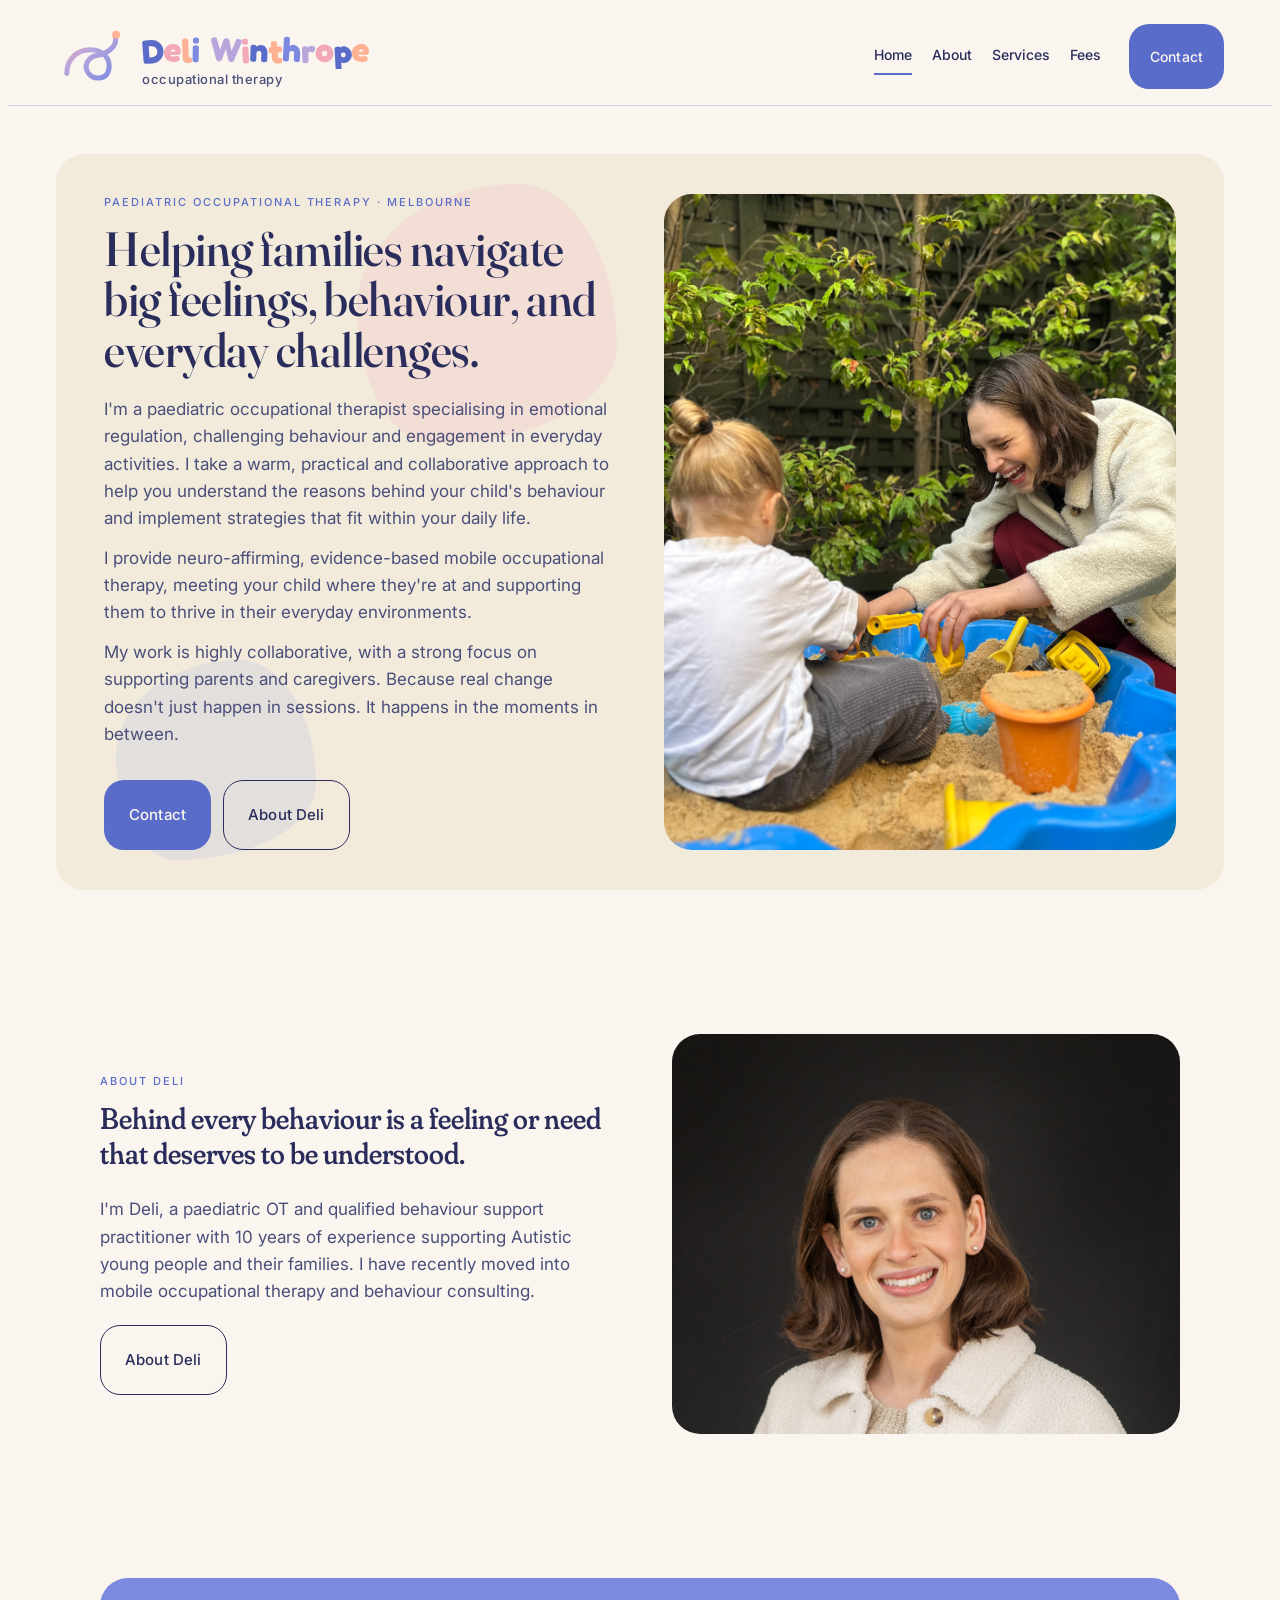
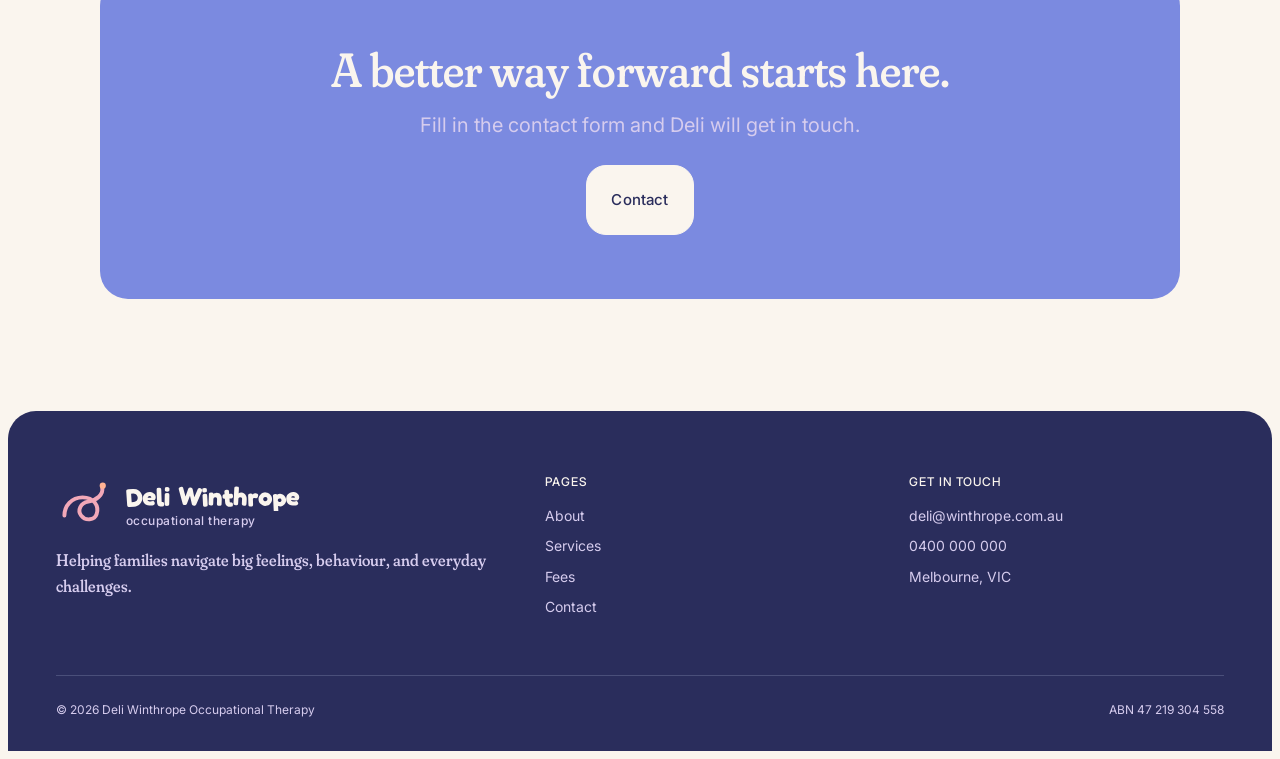
==== index.html @ 9be44e0a "Add PNG favicon fallback for Safari compatibility" ====
<!DOCTYPE html>
<html lang="en-AU">
<head>
  <meta charset="UTF-8">
  <meta name="viewport" content="width=device-width, initial-scale=1.0">
  <title>Paediatric occupational therapy in Melbourne · Deli Winthrope Occupational Therapy</title>
  <meta name="description" content="Paediatric occupational therapy and behaviour support in Melbourne. Helping families navigate big feelings, behaviour, and everyday challenges with a warm, practical, collaborative approach.">
  <meta property="og:title" content="Paediatric occupational therapy in Melbourne · Deli Winthrope Occupational Therapy">
  <meta property="og:description" content="Paediatric occupational therapy and behaviour support in Melbourne. Helping families navigate big feelings, behaviour, and everyday challenges.">
  <meta property="og:image" content="/assets/og/home.png">
  <meta property="og:type" content="website">
  <meta property="og:locale" content="en_AU">
  <link rel="icon" href="assets/logos/mark-on-periwinkle.svg" type="image/svg+xml">
  <link rel="icon" href="assets/logos/favicon.png" type="image/png">
  <link rel="preconnect" href="https://fonts.googleapis.com">
  <link rel="preconnect" href="https://fonts.gstatic.com" crossorigin>
  <link href="https://fonts.googleapis.com/css2?family=Fraunces:ital,opsz,wght@0,9..144,400..700;1,9..144,400..600&family=Inter:wght@400;500;600&display=swap" rel="stylesheet">
  <link rel="stylesheet" href="css/tokens.css">
  <link rel="stylesheet" href="css/styles.css">
  <script type="application/ld+json">
  {
    "@context": "https://schema.org",
    "@type": "MedicalBusiness",
    "name": "Deli Winthrope Occupational Therapy",
    "description": "Paediatric occupational therapy and behaviour support in Melbourne, Australia",
    "url": "https://deliwinthrope.com.au",
    "telephone": "0400000000",
    "email": "deli@winthrope.com.au",
    "address": {
      "@type": "PostalAddress",
      "addressLocality": "Melbourne",
      "addressRegion": "VIC",
      "addressCountry": "AU"
    },
    "areaServed": [
      "Melbourne", "Fitzroy", "Collingwood", "Northcote", "Preston",
      "Brunswick", "Carlton", "Richmond", "Hawthorn", "Kew"
    ],
    "openingHours": "Mo-Fr 08:00-18:00",
    "identifier": [
      { "@type": "PropertyValue", "name": "ABN", "value": "47 219 304 558" },
      { "@type": "PropertyValue", "name": "AHPRA", "value": "OCC0001234567" },
      { "@type": "PropertyValue", "name": "NDIS Provider", "value": "4-7K9P-Q2X" }
    ]
  }
  </script>
</head>
<body>

<a class="skip-link" href="#main">Skip to content</a>

<header class="site-header" role="banner">
  <div class="site-header-inner">
    <a href="index.html" class="logo" aria-label="Deli Winthrope Occupational Therapy — home">
      <img src="assets/logos/mark-color.svg" alt="" class="logo__mark">
      <span class="logo__text">
        <img src="assets/logos/wordmark-color.svg" alt="Deli Winthrope" class="logo__wordmark">
        <span class="logo__credential">occupational therapy</span>
      </span>
    </a>
    <nav class="site-nav" id="site-nav" role="navigation" aria-label="Main navigation">
      <a href="index.html" aria-current="page">Home</a>
      <a href="about.html">About</a>
      <a href="services.html">Services</a>
      <a href="fees.html">Fees</a>
      <a href="contact.html" class="btn btn-primary nav-cta">Contact</a>
    </nav>
    <button class="hamburger" id="hamburger" aria-controls="site-nav" aria-expanded="false" aria-label="Open navigation menu">
      <svg width="24" height="24" viewBox="0 0 24 24" fill="none" stroke="currentColor" stroke-width="1.5" stroke-linecap="round">
        <line x1="4" y1="7" x2="20" y2="7"/><line x1="4" y1="12" x2="20" y2="12"/><line x1="4" y1="17" x2="20" y2="17"/>
      </svg>
    </button>
  </div>
</header>

<main id="main">

  <!-- Hero -->
  <section class="container-wide" style="margin-top: var(--page-padding-desktop); margin-bottom: var(--page-padding-desktop);">
    <div class="hero">
      <span class="blob blob-rose" style="width:260px;height:260px;top:30px;right:52%;"></span>
      <span class="blob blob-peri" style="width:200px;height:200px;bottom:30px;left:60px;"></span>
      <div>
        <span class="eyebrow">Paediatric occupational therapy · Melbourne</span>
        <h1 style="font-style:normal;font-variation-settings:'opsz' 100,'wght' 500;">Helping families navigate big feelings, behaviour, and everyday challenges.</h1>
        <p style="font-size:var(--text-body-l);color:var(--text-muted);line-height:var(--leading-body);margin-bottom:0.75em;">I'm a paediatric occupational therapist specialising in emotional regulation, challenging behaviour and engagement in everyday activities. I take a warm, practical and collaborative approach to help you understand the reasons behind your child's behaviour and implement strategies that fit within your daily life.</p>
        <p style="font-size:var(--text-body-l);color:var(--text-muted);line-height:var(--leading-body);margin-bottom:0.75em;">I provide neuro-affirming, evidence-based mobile occupational therapy, meeting your child where they're at and supporting them to thrive in their everyday environments.</p>
        <p style="font-size:var(--text-body-l);color:var(--text-muted);line-height:var(--leading-body);margin-bottom:var(--space-8);">My work is highly collaborative, with a strong focus on supporting parents and caregivers. Because real change doesn't just happen in sessions. It happens in the moments in between.</p>
        <div class="ctas">
          <a href="contact.html" class="btn btn-primary">Contact</a>
          <a href="about.html" class="btn btn-secondary">About Deli</a>
        </div>
      </div>
      <div class="mark-wrap">
        <div class="photo-wrap hero-photo">
          <img src="assets/images/play.jpeg" alt="Children at play during a session" class="site-photo">
        </div>
      </div>
    </div>
  </section>

  <!-- About preview -->
  <section class="section">
    <div class="container">
      <div style="display:grid;grid-template-columns:1fr 1fr;gap:var(--space-16);align-items:center;">
        <div>
          <span class="eyebrow">About Deli</span>
          <h2 style="font-size:var(--text-h2);margin-top:var(--space-3);">Behind every behaviour is a feeling or need that deserves to be understood.</h2>
          <p style="font-size:var(--text-body-l);color:var(--text-muted);line-height:var(--leading-body);margin-bottom:var(--space-5);">I'm Deli, a paediatric OT and qualified behaviour support practitioner with 10 years of experience supporting Autistic young people and their families. I have recently moved into mobile occupational therapy and behaviour consulting.</p>
          <a href="about.html" class="btn btn-secondary">About Deli</a>
        </div>
        <div>
          <div class="photo-wrap" style="height:400px;">
            <img src="assets/images/headshot.JPG" alt="Deli Winthrope, paediatric occupational therapist" class="site-photo" style="object-position:center top;">
          </div>
        </div>
      </div>
    </div>
  </section>

  <!-- CTA strip -->
  <section class="section-sm">
    <div class="container">
      <div class="cta-strip">
        <h2>A better way forward starts here.</h2>
        <p>Fill in the contact form and Deli will get in touch.</p>
        <a href="contact.html" class="btn">Contact</a>
      </div>
    </div>
  </section>

</main>

<footer class="site-footer" role="contentinfo">
  <div class="site-footer-inner">
    <div class="footer-grid">
      <div>
        <a href="index.html" class="logo" aria-label="Deli Winthrope Occupational Therapy — home">
          <img src="assets/logos/mark-on-ink.svg" alt="" class="logo__mark">
          <span class="logo__text">
            <img src="assets/logos/wordmark-cream.svg" alt="Deli Winthrope" class="logo__wordmark">
            <span class="logo__credential">occupational therapy</span>
          </span>
        </a>
        <p class="tagline">Helping families navigate big feelings, behaviour, and everyday challenges.</p>
      </div>
      <div>
        <h4>Pages</h4>
        <ul>
          <li><a href="about.html">About</a></li>
          <li><a href="services.html">Services</a></li>
          <li><a href="fees.html">Fees</a></li>
          <li><a href="contact.html">Contact</a></li>
        </ul>
      </div>
      <div>
        <h4>Get in touch</h4>
        <ul>
          <li><a href="mailto:deli@winthrope.com.au">deli@winthrope.com.au</a></li>
          <li><a href="tel:0400000000">0400 000 000</a></li>
          <li>Melbourne, VIC</li>
        </ul>
      </div>
    </div>
    <div class="legal">
      <span>© 2026 Deli Winthrope Occupational Therapy</span>
      <span>ABN 47 219 304 558</span>
    </div>
  </div>
</footer>

<script>
  const hamburger = document.getElementById('hamburger');
  const nav = document.getElementById('site-nav');
  hamburger.addEventListener('click', () => {
    const open = nav.classList.toggle('open');
    hamburger.setAttribute('aria-expanded', open);
    hamburger.setAttribute('aria-label', open ? 'Close navigation menu' : 'Open navigation menu');
    hamburger.innerHTML = open
      ? '<svg width="24" height="24" viewBox="0 0 24 24" fill="none" stroke="currentColor" stroke-width="1.5" stroke-linecap="round"><line x1="5" y1="5" x2="19" y2="19"/><line x1="19" y1="5" x2="5" y2="19"/></svg>'
      : '<svg width="24" height="24" viewBox="0 0 24 24" fill="none" stroke="currentColor" stroke-width="1.5" stroke-linecap="round"><line x1="4" y1="7" x2="20" y2="7"/><line x1="4" y1="12" x2="20" y2="12"/><line x1="4" y1="17" x2="20" y2="17"/></svg>';
  });
</script>

</body>
</html>
---- css/tokens.css ----
/* ============================================================
   Deli Winthrope Occupational Therapy — design tokens
   Drop this file into your CSS pipeline (e.g. import at the top
   of your global stylesheet). Every variable below is the
   canonical source of truth for the brand.
   ============================================================ */

:root {
  /* ------------------------------------------------------------
     Colour
     ------------------------------------------------------------ */

  /* Brand palette */
  --periwinkle:       #7B8AE0;
  --periwinkle-deep:  #5A6CC9;
  --lilac:            #B7A5DB;
  --lilac-soft:       #D6CCEE;
  --rose:             #F2A8B8;
  --coral:            #FFB293;   /* pebble accent — small use only, never as text */
  --butter:           #FFE3A8;
  --cream:            #FAF5EE;
  --cream-2:          #F2EBDC;
  --ink:              #2A2D5C;
  --ink-soft:         #4A4F7A;
  --white:            #FFFFFF;

  /* Semantic tokens — prefer these in components */
  --bg-page:          var(--cream);
  --bg-subtle:        var(--cream-2);
  --bg-surface:       var(--white);
  --bg-bold:          var(--ink);
  --bg-accent:        var(--periwinkle);

  --text-primary:     var(--ink);
  --text-muted:       var(--ink-soft);
  --text-inverse:     var(--cream);
  --text-link:        var(--periwinkle-deep);
  --text-link-hover:  var(--ink);

  --action-bg:        var(--periwinkle-deep);
  --action-bg-hover:  var(--ink);
  --action-text:      var(--cream);

  --border-subtle:    var(--lilac-soft);
  --border-focus:     var(--periwinkle-deep);

  --pill-bg:          var(--butter);
  --pill-text:        var(--ink);

  /* ------------------------------------------------------------
     Typography
     ------------------------------------------------------------ */

  /* Font stacks — Fredoka is the wordmark only and isn't used in
     site CSS; the SVG logo carries it as outlined paths. */
  --font-display: 'Fraunces', Georgia, 'Times New Roman', serif;
  --font-body:    'Inter', -apple-system, BlinkMacSystemFont, 'Segoe UI',
                  Roboto, Helvetica, Arial, sans-serif;

  /* Type scale — desktop. Override in @media for mobile. */
  --text-display-xl:  4rem;     /* 64px */
  --text-display-l:   3rem;     /* 48px */
  --text-h1:          2.375rem; /* 38px */
  --text-h2:          1.875rem; /* 30px */
  --text-h3:          1.375rem; /* 22px */
  --text-lead:        1.25rem;  /* 20px */
  --text-body-l:      1.0625rem;/* 17px */
  --text-body:        1rem;     /* 16px */
  --text-body-s:      0.875rem; /* 14px */
  --text-caption:     0.75rem;  /* 12px */
  --text-eyebrow:     0.6875rem;/* 11px */
  --text-button:      0.9375rem;/* 15px */

  --leading-display:  1.06;
  --leading-heading:  1.15;
  --leading-body:     1.6;
  --leading-tight:    1.4;

  /* Variation settings for Fraunces */
  --fraunces-display: 'opsz' 144, 'SOFT' 100, 'wght' 500;
  --fraunces-heading: 'opsz' 144, 'SOFT' 100, 'wght' 500;
  --fraunces-body:    'opsz' 9,   'SOFT' 100, 'wght' 500;
  --fraunces-italic:  'opsz' 100, 'SOFT' 100, 'wght' 400;

  /* ------------------------------------------------------------
     Spacing — 8px base scale
     ------------------------------------------------------------ */
  --space-1:   0.25rem; /* 4 */
  --space-2:   0.5rem;  /* 8 */
  --space-3:   0.75rem; /* 12 */
  --space-4:   1rem;    /* 16 */
  --space-5:   1.25rem; /* 20 */
  --space-6:   1.5rem;  /* 24 */
  --space-8:   2rem;    /* 32 */
  --space-10:  2.5rem;  /* 40 */
  --space-12:  3rem;    /* 48 */
  --space-16:  4rem;    /* 64 */
  --space-20:  5rem;    /* 80 */
  --space-24:  6rem;    /* 96 */
  --space-32:  8rem;    /* 128 */

  /* ------------------------------------------------------------
     Layout
     ------------------------------------------------------------ */
  --container-reading: 680px;
  --container-default: 1080px;
  --container-wide:    1280px;

  --page-padding-mobile:  var(--space-6);  /* 24 */
  --page-padding-tablet:  var(--space-8);  /* 32 */
  --page-padding-desktop: var(--space-12); /* 48 */

  /* ------------------------------------------------------------
     Radii
     ------------------------------------------------------------ */
  --radius-sm:   8px;
  --radius-md:   14px;
  --radius-lg:   20px;
  --radius-xl:   28px;
  --radius-full: 999px;

  /* ------------------------------------------------------------
     Motion
     ------------------------------------------------------------ */
  --ease:        cubic-bezier(0.22, 0.61, 0.36, 1);
  --duration-micro:  200ms;
  --duration-macro:  360ms;

  /* ------------------------------------------------------------
     Shadows — used sparingly. The brand prefers colour over shadow.
     ------------------------------------------------------------ */
  --shadow-sm:  0 1px 0 rgba(42, 45, 92, 0.06);
  --shadow-md:  0 6px 16px -8px rgba(42, 45, 92, 0.18);
  --shadow-lg:  0 24px 48px -24px rgba(42, 45, 92, 0.18);
}

/* ------------------------------------------------------------
   Mobile type scale
   ------------------------------------------------------------ */
@media (max-width: 767px) {
  :root {
    --text-display-xl: 2.75rem;  /* 44 */
    --text-display-l:  2.125rem; /* 34 */
    --text-h1:         1.75rem;  /* 28 */
    --text-h2:         1.5rem;   /* 24 */
    --text-h3:         1.1875rem;/* 19 */
  }
}

/* ------------------------------------------------------------
   Dark mode (optional — disabled by default; enable by adding
   class="dark" to <html> if the brand later supports it)
   ------------------------------------------------------------ */
/*
.dark {
  --bg-page:        var(--ink);
  --bg-subtle:      #1F2148;
  --bg-surface:     #353A6E;
  --text-primary:   var(--cream);
  --text-muted:     var(--lilac-soft);
  --text-link:      var(--lilac);
  --border-subtle:  #4A4F7A;
}
*/

/* ------------------------------------------------------------
   Base typography reset — apply to body
   ------------------------------------------------------------ */
html {
  font-family: var(--font-body);
  font-size: var(--text-body);
  line-height: var(--leading-body);
  color: var(--text-primary);
  background: var(--bg-page);
  -webkit-font-smoothing: antialiased;
  -moz-osx-font-smoothing: grayscale;
  text-rendering: optimizeLegibility;
}

h1, h2, h3, h4 {
  font-family: var(--font-display);
  font-variation-settings: var(--fraunces-heading);
  font-weight: 500;
  line-height: var(--leading-heading);
  color: var(--text-primary);
}

p {
  margin: 0 0 1em;
}

a {
  color: var(--text-link);
  text-decoration: underline;
  text-underline-offset: 3px;
  text-decoration-thickness: 1.5px;
  transition: color var(--duration-micro) var(--ease);
}
a:hover { color: var(--text-link-hover); }

:focus-visible {
  outline: 3px solid var(--border-focus);
  outline-offset: 2px;
  border-radius: var(--radius-sm);
}

/* ------------------------------------------------------------
   Reduced motion
   ------------------------------------------------------------ */
@media (prefers-reduced-motion: reduce) {
  *, *::before, *::after {
    animation-duration: 0.01ms !important;
    transition-duration: 0.01ms !important;
    animation-iteration-count: 1 !important;
    scroll-behavior: auto !important;
  }
}
---- css/styles.css ----
/* ============================================================
   Deli Winthrope Occupational Therapy — component & layout styles
   Requires tokens.css to be loaded first.
   ============================================================ */

/* ============================================================
   Skip link
   ============================================================ */
.skip-link {
  position: absolute;
  top: -100%;
  left: var(--space-4);
  background: var(--action-bg);
  color: var(--action-text);
  padding: 8px 16px;
  border-radius: var(--radius-md);
  font-size: var(--text-body-s);
  font-weight: 500;
  z-index: 100;
  text-decoration: none;
}
.skip-link:focus { top: var(--space-4); }

/* ============================================================
   Scroll anchor offset — keeps sticky header from covering
   jump targets. Adjust if header height changes.
   ============================================================ */
:root {
  --scroll-offset: 100px;
}

/* ============================================================
   Layout containers
   ============================================================ */
.container {
  max-width: var(--container-default);
  margin-inline: auto;
  padding-inline: var(--page-padding-desktop);
}
.container-wide {
  max-width: var(--container-wide);
  margin-inline: auto;
  padding-inline: var(--page-padding-desktop);
}
.container-reading {
  max-width: var(--container-reading);
  margin-inline: auto;
  padding-inline: var(--page-padding-desktop);
}
@media (max-width: 1024px) {
  .container, .container-wide, .container-reading {
    padding-inline: var(--page-padding-tablet);
  }
}
@media (max-width: 767px) {
  .container, .container-wide, .container-reading {
    padding-inline: var(--page-padding-mobile);
  }
}

/* ============================================================
   Site header
   ============================================================ */
.site-header {
  position: sticky;
  top: 0;
  background: var(--bg-page);
  border-bottom: 1px solid var(--border-subtle);
  z-index: 50;
}
.site-header-inner {
  max-width: var(--container-wide);
  margin-inline: auto;
  padding-inline: var(--page-padding-desktop);
  display: flex;
  align-items: center;
  justify-content: space-between;
  gap: var(--space-6);
}
@media (max-width: 1024px) {
  .site-header-inner { padding-inline: var(--page-padding-tablet); }
}
@media (max-width: 767px) {
  .site-header-inner { padding-inline: var(--page-padding-mobile); }
}
/* ── Composed logo (mark + wordmark img + live credential text) ── */
.logo {
  display: flex;
  flex-direction: row;
  align-items: center;
  gap: 12px;
  text-decoration: none;
  flex-shrink: 0;
}
.logo__mark {
  flex: none;
  display: block;
}
.logo__text {
  display: flex;
  flex-direction: column;
  align-items: flex-start;
}
.logo__wordmark {
  display: block;
  width: auto;
}
.logo__credential {
  font-family: var(--font-body);
  font-weight: 500;
  letter-spacing: 0.04em;
  text-decoration: none;
  color: var(--ink-soft);
  margin-top: 4px;
  line-height: 1;
}

/* Header — explicit sizes (no CSS var inheritance needed) */
.site-header .logo { gap: 14px; }
.site-header .logo .logo__mark  { width: 72px;  height: 72px;  }
.site-header .logo .logo__wordmark { height: 42px; }
.site-header .logo .logo__credential { font-size: 13px; }

/* Footer — larger */
.site-footer .logo { gap: 14px; }
.site-footer .logo .logo__mark  { width: 56px;  height: 56px;  }
.site-footer .logo .logo__wordmark { height: 32px; }
.site-footer .logo .logo__credential { font-size: 12px; color: var(--lilac-soft); }

@media (max-width: 767px) {
  .site-header .logo { gap: 10px; }
  .site-header .logo .logo__mark  { width: 32px; height: 32px; }
  .site-header .logo .logo__wordmark { height: 18px; }
  .site-header .logo .logo__credential { font-size: 9px; }
}
.site-nav {
  display: flex;
  align-items: center;
  gap: var(--space-5);
  padding-block: var(--space-4);
}
.site-nav a {
  font-size: var(--text-body-s);
  font-weight: 500;
  color: var(--text-primary);
  text-decoration: none;
  padding: 6px 0;
  border-bottom: 2px solid transparent;
  transition: color var(--duration-micro) var(--ease),
              border-color var(--duration-micro) var(--ease);
}
.site-nav a:hover { color: var(--text-link); }
.site-nav a[aria-current="page"] {
  border-bottom-color: var(--periwinkle-deep);
  color: var(--text-primary);
}
.site-nav .nav-cta {
  margin-left: var(--space-2);
  border-bottom: none;
  padding: 10px 20px;
  color: var(--action-text);
}
.site-nav .nav-cta:hover {
  color: var(--action-text);
}
.site-nav .nav-cta[aria-current="page"] {
  color: var(--action-text);
  border-bottom: none;
}
.hamburger {
  display: none;
  background: none;
  border: none;
  cursor: pointer;
  padding: 8px;
  color: var(--text-primary);
}
@media (max-width: 767px) {
  .site-nav {
    display: none;
    position: fixed;
    inset: 0;
    background: var(--bg-page);
    flex-direction: column;
    align-items: center;
    justify-content: center;
    gap: var(--space-8);
    z-index: 49;
  }
  .site-nav.open { display: flex; }
  .site-nav a {
    font-size: var(--text-h3);
    border-bottom: none;
  }
  .site-nav .nav-cta {
    font-size: var(--text-button);
    padding: 14px 28px;
  }
  .hamburger { display: block; position: relative; z-index: 51; }
}

/* ============================================================
   Buttons
   ============================================================ */
.btn {
  display: inline-flex;
  align-items: center;
  justify-content: center;
  gap: var(--space-2);
  font-family: var(--font-body);
  font-size: var(--text-button);
  font-weight: 500;
  letter-spacing: 0.01em;
  padding: 12px 24px;
  min-height: 44px;
  border-radius: var(--radius-lg);
  border: 1.5px solid transparent;
  cursor: pointer;
  transition: all var(--duration-micro) var(--ease);
  text-decoration: none;
  white-space: nowrap;
}
.btn-primary {
  background: var(--action-bg);
  color: var(--action-text);
}
.btn-primary:hover {
  background: var(--action-bg-hover);
  color: var(--action-text);
  transform: translateY(-1px);
}
.btn-secondary {
  background: transparent;
  color: var(--text-primary);
  border-color: var(--text-primary);
}
.btn-secondary:hover {
  background: var(--text-primary);
  color: var(--text-inverse);
}
.btn-ghost {
  background: transparent;
  color: var(--text-link);
  padding: 8px 0;
  min-height: auto;
  border: none;
  text-decoration: underline;
  text-underline-offset: 4px;
  font-size: var(--text-body-s);
}
.btn-ghost:hover { color: var(--text-link-hover); }
@media (max-width: 767px) {
  .btn { padding: 14px 22px; }
}

/* ============================================================
   Eyebrow
   ============================================================ */
.eyebrow {
  display: block;
  font-size: var(--text-eyebrow);
  font-weight: 500;
  letter-spacing: 0.18em;
  text-transform: uppercase;
  color: var(--periwinkle-deep);
  margin-bottom: var(--space-3);
}

/* ============================================================
   Pill / tag
   ============================================================ */
.pill {
  display: inline-block;
  background: var(--pill-bg);
  color: var(--pill-text);
  padding: 4px 12px;
  border-radius: var(--radius-full);
  font-size: var(--text-caption);
  font-weight: 500;
  letter-spacing: 0.06em;
  text-transform: uppercase;
}
.pill-lilac  { background: var(--lilac-soft); }
.pill-rose   { background: var(--rose); }
.pill-cream  { background: var(--cream); border: 1px solid var(--border-subtle); }
.pill-periwinkle { background: var(--periwinkle); color: var(--cream); }

/* ============================================================
   Card
   ============================================================ */
.card {
  background: var(--bg-subtle);
  padding: var(--space-8);
  border-radius: var(--radius-lg);
  transition: transform var(--duration-micro) var(--ease);
}
.card-clickable { cursor: pointer; }
.card-clickable:hover { transform: translateY(-4px); }
.card h3 {
  font-size: var(--text-h3);
  margin-bottom: var(--space-3);
  margin-top: 0;
}
.card p {
  font-size: var(--text-body);
  color: var(--text-muted);
  margin-bottom: var(--space-4);
}
.card .pill-list {
  display: flex;
  flex-wrap: wrap;
  gap: var(--space-2);
  margin-bottom: var(--space-5);
}
@media (max-width: 767px) {
  .card { padding: var(--space-6); }
}

/* Service card */
.card-service {
  position: relative;
  padding-top: var(--space-12);
}
.card-service .stripe {
  position: absolute;
  top: 0;
  left: var(--space-8);
  width: 56px;
  height: 6px;
  border-radius: 0 0 var(--radius-sm) var(--radius-sm);
  background: linear-gradient(135deg, var(--rose), var(--lilac), var(--periwinkle));
}

/* Resource card */
.card-resource {
  overflow: hidden;
  display: flex;
  flex-direction: column;
}
.card-resource .resource-stripe {
  height: 6px;
  margin: calc(-1 * var(--space-8)) calc(-1 * var(--space-8)) var(--space-6);
  border-radius: var(--radius-lg) var(--radius-lg) 0 0;
}
.card-resource .resource-stripe-rose     { background: var(--rose); }
.card-resource .resource-stripe-lilac    { background: var(--lilac); }
.card-resource .resource-stripe-peri     { background: var(--periwinkle); }
.card-resource .resource-meta {
  margin-top: auto;
  font-size: var(--text-caption);
  color: var(--text-muted);
  padding-top: var(--space-4);
}

/* ============================================================
   Decorative blobs
   ============================================================ */
.blob {
  position: absolute;
  pointer-events: none;
  border-radius: 62% 38% 70% 30% / 48% 62% 38% 52%;
  /* Two independent animations: shape morph + slow drift */
  animation-name: blobMorph, blobDrift;
  animation-timing-function: ease-in-out, ease-in-out;
  animation-iteration-count: infinite, infinite;
  /* normal (not alternate) so shapes don't reverse — each cycle is fresh */
  animation-direction: normal, alternate;
  will-change: border-radius, transform;
}
.blob-rose  {
  background: var(--rose);
  opacity: 0.18;
  animation-duration: 18s, 80s;
  animation-delay: 0s, 0s;
}
.blob-peri  {
  background: var(--periwinkle);
  opacity: 0.12;
  animation-duration: 14s, 100s;
  animation-delay: -5s, -35s;
}
.blob-lilac {
  background: var(--lilac);
  opacity: 0.15;
  animation-duration: 22s, 900s;
  animation-delay: -11s, -200s;
}
.blob-coral {
  background: var(--coral);
  opacity: 0.14;
  animation-duration: 16s, 1020s;
  animation-delay: -8s, -500s;
}

/* Each keyframe step is a clearly distinct organic shape.
   The 8-value border-radius (h-radii / v-radii per corner) creates
   asymmetric blobs that read as different objects at each step. */
@keyframes blobMorph {
  0%   { border-radius: 62% 38% 70% 30% / 48% 62% 38% 52%; }
  14%  { border-radius: 30% 70% 55% 45% / 68% 32% 58% 42%; }
  28%  { border-radius: 78% 22% 40% 60% / 35% 72% 28% 65%; }
  42%  { border-radius: 44% 56% 28% 72% / 60% 40% 70% 30%; }
  57%  { border-radius: 25% 75% 65% 35% / 45% 55% 38% 62%; }
  71%  { border-radius: 68% 32% 48% 52% / 28% 65% 42% 58%; }
  85%  { border-radius: 50% 50% 75% 25% / 55% 38% 62% 45%; }
  100% { border-radius: 62% 38% 70% 30% / 48% 62% 38% 52%; }
}

@keyframes blobDrift {
  0%   { transform: translate(  0px,   0px); }
  20%  { transform: translate(-22px,  18px); }
  40%  { transform: translate( 16px, -20px); }
  60%  { transform: translate(-28px, -14px); }
  80%  { transform: translate( 24px,  26px); }
  100% { transform: translate(-12px,  22px); }
}

@media (prefers-reduced-motion: reduce) {
  .blob { animation: none; }
}

/* ============================================================
   Form fields
   ============================================================ */
.field {
  display: flex;
  flex-direction: column;
  gap: var(--space-2);
  margin-bottom: var(--space-5);
}
.field label {
  font-size: var(--text-body-s);
  font-weight: 500;
  color: var(--text-primary);
}
.field label .req {
  color: var(--periwinkle-deep);
  margin-left: 2px;
}
.field input,
.field textarea,
.field select {
  background: var(--bg-surface);
  border: 1.5px solid var(--border-subtle);
  border-radius: var(--radius-md);
  padding: 12px 16px;
  font-family: var(--font-body);
  font-size: var(--text-body);
  color: var(--text-primary);
  transition: border var(--duration-micro) var(--ease);
  width: 100%;
  box-sizing: border-box;
}
.field input:focus,
.field textarea:focus,
.field select:focus {
  outline: none;
  border-color: var(--border-focus);
  border-width: 2px;
}
.field textarea { resize: vertical; min-height: 120px; }
.field-help {
  font-size: var(--text-caption);
  color: var(--text-muted);
}
.radio-group {
  display: flex;
  flex-wrap: wrap;
  gap: var(--space-3);
}
.radio-option {
  display: inline-flex;
  align-items: center;
  gap: 8px;
  padding: 10px 16px;
  background: var(--bg-surface);
  border: 1.5px solid var(--border-subtle);
  border-radius: var(--radius-lg);
  font-size: var(--text-body-s);
  cursor: pointer;
  transition: all var(--duration-micro) var(--ease);
}
.radio-option:has(input:checked) {
  background: var(--bg-subtle);
  border-color: var(--text-primary);
}
.radio-option input { accent-color: var(--periwinkle-deep); }

/* ============================================================
   Pull quote
   ============================================================ */
.pull-quote {
  background: var(--lilac-soft);
  padding: var(--space-12);
  border-radius: var(--radius-xl);
  max-width: 880px;
  margin-inline: auto;
}
.pull-quote blockquote {
  font-family: var(--font-display);
  font-variation-settings: var(--fraunces-italic);
  font-style: italic;
  font-size: var(--text-display-l);
  line-height: var(--leading-heading);
  color: var(--text-primary);
  margin: 0 0 var(--space-6);
  quotes: none;
}
@media (max-width: 767px) {
  .pull-quote blockquote { font-size: var(--text-h2); }
  .pull-quote { padding: var(--space-8); }
}
.pull-quote .attribution {
  font-size: var(--text-body-s);
  font-weight: 500;
  color: var(--text-muted);
}
.pull-quote-rose {
  background: color-mix(in srgb, var(--rose) 18%, transparent);
}

/* ============================================================
   FAQ accordion
   ============================================================ */
.faq { border-top: 1px solid var(--border-subtle); }
.faq-item { border-bottom: 1px solid var(--border-subtle); }
.faq-item summary {
  list-style: none;
  cursor: pointer;
  padding: var(--space-5) 0;
  display: flex;
  justify-content: space-between;
  align-items: center;
  gap: var(--space-4);
  font-family: var(--font-display);
  font-variation-settings: var(--fraunces-heading);
  font-size: var(--text-h3);
  font-weight: 500;
  color: var(--text-primary);
}
.faq-item summary::-webkit-details-marker { display: none; }
.faq-item summary::after {
  content: '+';
  font-family: var(--font-body);
  font-size: 20px;
  font-weight: 400;
  width: 28px;
  height: 28px;
  border-radius: 50%;
  background: var(--bg-subtle);
  display: flex;
  align-items: center;
  justify-content: center;
  flex-shrink: 0;
  transition: transform var(--duration-micro) var(--ease);
}
.faq-item[open] summary::after { content: '−'; }
.faq-item .answer {
  padding: 0 0 var(--space-5);
  font-size: var(--text-body);
  line-height: var(--leading-body);
  color: var(--text-muted);
  max-width: 680px;
}

/* ============================================================
   Detail row (reusable key/value pair)
   ============================================================ */
.detail {
  display: flex;
  flex-direction: column;
  gap: var(--space-1);
}
.detail-label {
  font-size: var(--text-caption);
  font-weight: 500;
  letter-spacing: 0.06em;
  text-transform: uppercase;
  color: var(--text-muted);
}
.detail-value {
  font-size: var(--text-body);
  color: var(--text-primary);
}
.detail-value a {
  color: var(--text-link);
  text-decoration: none;
}
.detail-value a:hover { text-decoration: underline; }

/* ============================================================
   NDIS info banner
   ============================================================ */
.ndis-banner {
  background: var(--lilac-soft);
  border-radius: var(--radius-lg);
  padding: var(--space-6);
  display: flex;
  align-items: center;
  gap: var(--space-4);
  flex-wrap: wrap;
}
.ndis-banner .label {
  font-family: var(--font-display);
  font-variation-settings: var(--fraunces-heading);
  font-weight: 500;
  color: var(--text-primary);
  font-size: var(--text-h3);
  margin-right: var(--space-3);
  white-space: nowrap;
}

/* ============================================================
   Booking CTA strip
   ============================================================ */
.cta-strip {
  background: var(--periwinkle);
  border-radius: var(--radius-xl);
  padding: var(--space-16) var(--space-12);
  text-align: center;
  position: relative;
  overflow: hidden;
}
.cta-strip h2 {
  color: var(--text-inverse);
  font-size: var(--text-display-l);
  margin-bottom: var(--space-3);
  margin-top: 0;
}
.cta-strip p {
  color: var(--lilac-soft);
  font-size: var(--text-lead);
  margin-bottom: var(--space-6);
}
.cta-strip .btn {
  background: var(--cream);
  color: var(--ink);
  border-color: var(--cream);
}
.cta-strip .btn:hover {
  background: var(--ink);
  color: var(--cream);
}
@media (max-width: 767px) {
  .cta-strip { padding: var(--space-12) var(--space-6); }
  .cta-strip h2 { font-size: var(--text-h2); }
}

/* ============================================================
   Hero section
   ============================================================ */
.hero {
  background: var(--bg-subtle);
  border-radius: var(--radius-xl);
  padding: var(--space-10) var(--space-12);
  position: relative;
  overflow: hidden;
  display: grid;
  grid-template-columns: 1fr 1fr;
  align-items: center;
  gap: var(--space-12);
}
.hero > * { position: relative; z-index: 1; }
.hero .blob { position: absolute; z-index: 0; }
.hero h1 {
  font-size: var(--text-display-l);
  line-height: var(--leading-display);
  font-variation-settings: var(--fraunces-display);
  letter-spacing: -0.01em;
  margin-bottom: var(--space-5);
  margin-top: 0;
}
.hero .lead {
  font-size: var(--text-lead);
  line-height: var(--leading-body);
  color: var(--text-muted);
  margin-bottom: var(--space-8);
  max-width: 520px;
}
.hero .ctas {
  display: flex;
  gap: var(--space-3);
  flex-wrap: wrap;
}
.hero .mark-wrap {
  align-self: stretch;
  display: block;
  min-height: 340px;
}
.hero-photo {
  height: 100%;
  min-height: 340px;
}
@media (max-width: 767px) {
  .hero {
    grid-template-columns: 1fr;
    padding: var(--space-8) var(--space-6);
    gap: var(--space-8);
  }
  .hero .mark-wrap { display: none; }
}

/* ============================================================
   Section defaults
   ============================================================ */
.section {
  padding-block: var(--space-24);
}
.section-sm {
  padding-block: var(--space-12);
}
@media (max-width: 767px) {
  .section { padding-block: var(--space-16); }
  .section-sm { padding-block: var(--space-8); }
}
.section-subtle { background: var(--bg-subtle); }
.section-ink { background: var(--ink); color: var(--cream); }
.section-periwinkle { background: var(--periwinkle); }

.section-header {
  margin-bottom: var(--space-12);
}
.section-header h2 {
  font-size: var(--text-h2);
  margin-top: 0;
  margin-bottom: var(--space-3);
}
.section-header p {
  font-size: var(--text-lead);
  color: var(--text-muted);
  max-width: 600px;
}

/* ============================================================
   Grids
   ============================================================ */
.grid-2 {
  display: grid;
  grid-template-columns: repeat(2, 1fr);
  gap: var(--space-6);
}
.grid-3 {
  display: grid;
  grid-template-columns: repeat(3, 1fr);
  gap: var(--space-6);
}
.grid-4 {
  display: grid;
  grid-template-columns: repeat(4, 1fr);
  gap: var(--space-6);
}
@media (max-width: 1024px) {
  .grid-3, .grid-4 { grid-template-columns: repeat(2, 1fr); }
}
@media (max-width: 767px) {
  .grid-2, .grid-3, .grid-4 { grid-template-columns: 1fr; }
}

/* ============================================================
   Page header (inner pages)
   ============================================================ */
.page-header {
  padding-block: var(--space-16) var(--space-12);
  border-bottom: 1px solid var(--border-subtle);
  margin-bottom: var(--space-16);
}
.page-header h1 {
  font-size: var(--text-h1);
  font-variation-settings: var(--fraunces-display);
  margin-bottom: var(--space-4);
  margin-top: 0;
}
.page-header .subtitle {
  font-size: var(--text-lead);
  color: var(--text-muted);
  max-width: 600px;
}
@media (max-width: 767px) {
  .page-header { padding-block: var(--space-12) var(--space-8); margin-bottom: var(--space-10); }
}

/* ============================================================
   Three-step process
   ============================================================ */
.process-steps {
  display: grid;
  grid-template-columns: repeat(3, 1fr);
  gap: var(--space-8);
}
@media (max-width: 767px) {
  .process-steps { grid-template-columns: 1fr; gap: var(--space-6); }
}
.process-step {
  position: relative;
}
.process-step .step-icon {
  width: 48px;
  height: 48px;
  border-radius: 50%;
  background: var(--lilac-soft);
  display: flex;
  align-items: center;
  justify-content: center;
  margin-bottom: var(--space-4);
  font-family: var(--font-display);
  font-variation-settings: var(--fraunces-heading);
  font-size: var(--text-h3);
  font-weight: 500;
  color: var(--periwinkle-deep);
}
.process-step h3 {
  font-size: var(--text-h3);
  margin-bottom: var(--space-3);
  margin-top: 0;
}
.process-step p {
  font-size: var(--text-body);
  color: var(--text-muted);
  margin: 0;
}

/* ============================================================
   Credentials block
   ============================================================ */
.credentials-grid {
  display: grid;
  grid-template-columns: 1fr 1fr;
  gap: var(--space-8);
  margin-top: var(--space-8);
}
@media (max-width: 767px) {
  .credentials-grid { grid-template-columns: 1fr; }
}
.credentials-grid h3 {
  font-size: var(--text-body);
  font-family: var(--font-body);
  font-weight: 500;
  letter-spacing: 0.06em;
  text-transform: uppercase;
  font-size: var(--text-caption);
  color: var(--text-muted);
  margin-bottom: var(--space-4);
  margin-top: 0;
}
.credentials-grid ul {
  list-style: none;
  padding: 0;
  margin: 0;
}
.credentials-grid li {
  padding: var(--space-3) 0;
  border-bottom: 1px solid var(--border-subtle);
  font-size: var(--text-body-s);
  color: var(--text-primary);
}
.credentials-grid li:last-child { border-bottom: none; }

/* ============================================================
   NDIS line items table
   ============================================================ */
.ndis-table {
  width: 100%;
  border-collapse: collapse;
  font-size: var(--text-body-s);
  margin-top: var(--space-4);
}
.ndis-table th {
  text-align: left;
  padding: var(--space-3) var(--space-4);
  background: var(--bg-subtle);
  font-size: var(--text-caption);
  font-weight: 500;
  letter-spacing: 0.06em;
  text-transform: uppercase;
  color: var(--text-muted);
  border-bottom: 2px solid var(--border-subtle);
}
.ndis-table td {
  padding: var(--space-4);
  border-bottom: 1px solid var(--border-subtle);
  vertical-align: top;
  color: var(--text-primary);
}
.ndis-table tr:last-child td { border-bottom: none; }
.ndis-table .item-code {
  font-family: monospace;
  font-size: 12px;
  color: var(--text-muted);
  white-space: nowrap;
}
@media (max-width: 767px) {
  .ndis-table { font-size: var(--text-caption); }
  .ndis-table th, .ndis-table td { padding: var(--space-3); }
}

/* ============================================================
   Filter chips (resources)
   ============================================================ */
.filter-chips {
  display: flex;
  flex-wrap: wrap;
  gap: var(--space-3);
  margin-bottom: var(--space-8);
}
.filter-chip {
  display: inline-flex;
  align-items: center;
  padding: 8px 18px;
  border-radius: var(--radius-lg);
  font-size: var(--text-body-s);
  font-weight: 500;
  border: 1.5px solid var(--border-subtle);
  background: var(--bg-surface);
  color: var(--text-muted);
  cursor: pointer;
  transition: all var(--duration-micro) var(--ease);
  text-decoration: none;
}
.filter-chip:hover, .filter-chip.active {
  background: var(--periwinkle-deep);
  color: var(--cream);
  border-color: var(--periwinkle-deep);
}

/* ============================================================
   Newsletter strip
   ============================================================ */
.newsletter-strip {
  background: var(--bg-subtle);
  border-radius: var(--radius-lg);
  padding: var(--space-8) var(--space-12);
  display: flex;
  align-items: center;
  gap: var(--space-8);
  flex-wrap: wrap;
}
.newsletter-strip h3 {
  font-size: var(--text-h3);
  margin: 0 0 var(--space-2);
}
.newsletter-strip p {
  font-size: var(--text-body-s);
  color: var(--text-muted);
  margin: 0;
}
.newsletter-form {
  display: flex;
  gap: var(--space-3);
  flex: 1;
  min-width: 280px;
}
.newsletter-form input {
  flex: 1;
  background: var(--bg-surface);
  border: 1.5px solid var(--border-subtle);
  border-radius: var(--radius-full);
  padding: 12px 20px;
  font-family: var(--font-body);
  font-size: var(--text-body);
  color: var(--text-primary);
}
.newsletter-form input:focus {
  outline: none;
  border-color: var(--border-focus);
  border-width: 2px;
}
@media (max-width: 767px) {
  .newsletter-strip { padding: var(--space-6); flex-direction: column; gap: var(--space-4); }
  .newsletter-form { flex-direction: column; }
}

/* ============================================================
   Contact layout
   ============================================================ */
.contact-grid {
  display: grid;
  grid-template-columns: 1.2fr 1fr;
  gap: var(--space-16);
  align-items: start;
}
@media (max-width: 767px) {
  .contact-grid { grid-template-columns: 1fr; gap: var(--space-10); }
}
.contact-detail-block {
  background: var(--bg-subtle);
  border-radius: var(--radius-lg);
  padding: var(--space-8);
}
.contact-detail-block h3 {
  font-size: var(--text-h3);
  margin-top: 0;
  margin-bottom: var(--space-5);
}
.contact-detail-block .detail {
  display: flex;
  flex-direction: column;
  gap: var(--space-2);
  margin-bottom: var(--space-6);
}
.contact-detail-block .detail-label {
  font-size: var(--text-caption);
  font-weight: 500;
  letter-spacing: 0.06em;
  text-transform: uppercase;
  color: var(--text-muted);
}
.contact-detail-block .detail-value {
  font-size: var(--text-body);
  color: var(--text-primary);
}
.contact-detail-block .detail-value a {
  color: var(--text-link);
  text-decoration: none;
}
.contact-detail-block .detail-value a:hover { text-decoration: underline; }

/* ============================================================
   What happens next strip
   ============================================================ */
.next-steps {
  display: grid;
  grid-template-columns: repeat(3, 1fr);
  gap: var(--space-8);
  margin-top: var(--space-8);
}
@media (max-width: 767px) {
  .next-steps { grid-template-columns: 1fr; gap: var(--space-4); }
}
.next-step {
  text-align: center;
  padding: var(--space-6);
  background: var(--bg-subtle);
  border-radius: var(--radius-lg);
}
.next-step .step-num {
  width: 40px;
  height: 40px;
  border-radius: 50%;
  background: var(--periwinkle);
  color: var(--cream);
  font-family: var(--font-display);
  font-variation-settings: var(--fraunces-heading);
  font-size: var(--text-h3);
  display: flex;
  align-items: center;
  justify-content: center;
  margin: 0 auto var(--space-4);
}
.next-step h4 {
  font-size: var(--text-body);
  font-family: var(--font-display);
  font-variation-settings: var(--fraunces-heading);
  margin-bottom: var(--space-2);
  margin-top: 0;
}
.next-step p {
  font-size: var(--text-body-s);
  color: var(--text-muted);
  margin: 0;
}

/* ============================================================
   Site footer
   ============================================================ */
.site-footer {
  background: var(--ink);
  color: var(--cream);
  padding: var(--space-16) 0 var(--space-8);
  border-radius: var(--radius-xl) var(--radius-xl) 0 0;
  margin-top: var(--space-16);
}
.site-footer-inner {
  max-width: var(--container-wide);
  margin-inline: auto;
  padding-inline: var(--page-padding-desktop);
}
@media (max-width: 1024px) {
  .site-footer-inner { padding-inline: var(--page-padding-tablet); }
}
@media (max-width: 767px) {
  .site-footer-inner { padding-inline: var(--page-padding-mobile); }
}
.site-footer .footer-grid {
  display: grid;
  grid-template-columns: 1.4fr 1fr 1fr;
  gap: var(--space-12);
  margin-bottom: var(--space-12);
}
@media (max-width: 767px) {
  .site-footer .footer-grid { grid-template-columns: 1fr; gap: var(--space-8); }
}
/* Give the footer logo breathing room above the tagline */
.site-footer .logo {
  margin-bottom: var(--space-4);
}
.site-footer .tagline {
  font-family: var(--font-display);
  font-variation-settings: var(--fraunces-heading);
  font-style: normal;
  font-size: var(--text-body-l);
  color: var(--lilac-soft);
  line-height: 1.5;
}
.site-footer h4 {
  font-family: var(--font-body);
  font-size: var(--text-caption);
  font-weight: 500;
  letter-spacing: 0.08em;
  text-transform: uppercase;
  color: var(--cream);
  margin: 0 0 var(--space-4);
}
.site-footer ul {
  list-style: none;
  padding: 0;
  margin: 0;
}
.site-footer li {
  margin-bottom: var(--space-2);
  font-size: var(--text-body-s);
  color: var(--lilac-soft);
}
.site-footer a {
  color: var(--lilac-soft);
  text-decoration: none;
  font-size: var(--text-body-s);
  transition: color var(--duration-micro) var(--ease);
}
.site-footer a:hover { color: var(--cream); text-decoration: underline; }
.site-footer .logo:hover,
.site-footer .logo:hover .logo__credential { text-decoration: none; }
.site-footer .legal {
  border-top: 1px solid #4A4F7A;
  padding-top: var(--space-6);
  font-size: var(--text-caption);
  color: var(--lilac-soft);
  display: flex;
  justify-content: space-between;
  align-items: center;
  gap: var(--space-4);
}

/* ============================================================
   Privacy / long-form article styles
   ============================================================ */
.prose h2 {
  font-size: var(--text-h2);
  margin-top: var(--space-12);
  margin-bottom: var(--space-4);
}
.prose h3 {
  font-size: var(--text-h3);
  margin-top: var(--space-8);
  margin-bottom: var(--space-3);
}
.prose p {
  font-size: var(--text-body);
  line-height: var(--leading-body);
  color: var(--text-muted);
  margin-bottom: var(--space-4);
}
.prose ul, .prose ol {
  padding-left: var(--space-6);
  margin-bottom: var(--space-4);
}
.prose li {
  font-size: var(--text-body);
  line-height: var(--leading-body);
  color: var(--text-muted);
  margin-bottom: var(--space-2);
}
.prose a { color: var(--text-link); }

/* ============================================================
   Image placeholder
   ============================================================ */
.img-placeholder {
  background: var(--cream-2);
  border: 2px dashed var(--border-subtle);
  border-radius: var(--radius-lg);
  display: flex;
  flex-direction: column;
  align-items: center;
  justify-content: center;
  gap: var(--space-3);
  color: var(--text-muted);
  font-size: var(--text-body-s);
  text-align: center;
  padding: var(--space-8);
  min-height: 220px;
  width: 100%;
  box-sizing: border-box;
}
.img-placeholder svg {
  opacity: 0.35;
}
.img-placeholder span {
  font-size: var(--text-caption);
  font-weight: 500;
  letter-spacing: 0.04em;
  text-transform: uppercase;
}

/* Hero photo placeholder gets radius-xl to match hero style */
.hero .img-placeholder {
  border-radius: var(--radius-xl);
  min-height: 340px;
}

/* ============================================================
   Site photos — replaces img-placeholder once real images are added
   ============================================================ */
.photo-wrap {
  position: relative;
  overflow: hidden;
  border-radius: var(--radius-xl);
  width: 100%;
  /* Callers set height or min-height inline */
}
.photo-wrap .site-photo {
  position: absolute;
  inset: 0;
  width: 100%;
  height: 100%;
  object-fit: cover;
  display: block;
  border-radius: 0;
}
/* Standalone site-photo (not inside photo-wrap) */
.site-photo {
  display: block;
  width: 100%;
  height: 100%;
  object-fit: cover;
  border-radius: var(--radius-xl);
}

/* 2-up photo strip */
.photo-strip {
  display: grid;
  grid-template-columns: 1fr 1fr;
  gap: var(--space-4);
}
.photo-strip .photo-wrap {
  height: 280px;
}
@media (max-width: 767px) {
  .photo-strip { grid-template-columns: 1fr; }
}

/* ============================================================
   Utility
   ============================================================ */
.text-muted    { color: var(--text-muted); }
.text-center   { text-align: center; }
.mt-0 { margin-top: 0; }
.mb-0 { margin-bottom: 0; }
.visually-hidden {
  position: absolute;
  width: 1px;
  height: 1px;
  padding: 0;
  margin: -1px;
  overflow: hidden;
  clip: rect(0,0,0,0);
  white-space: nowrap;
  border: 0;
}
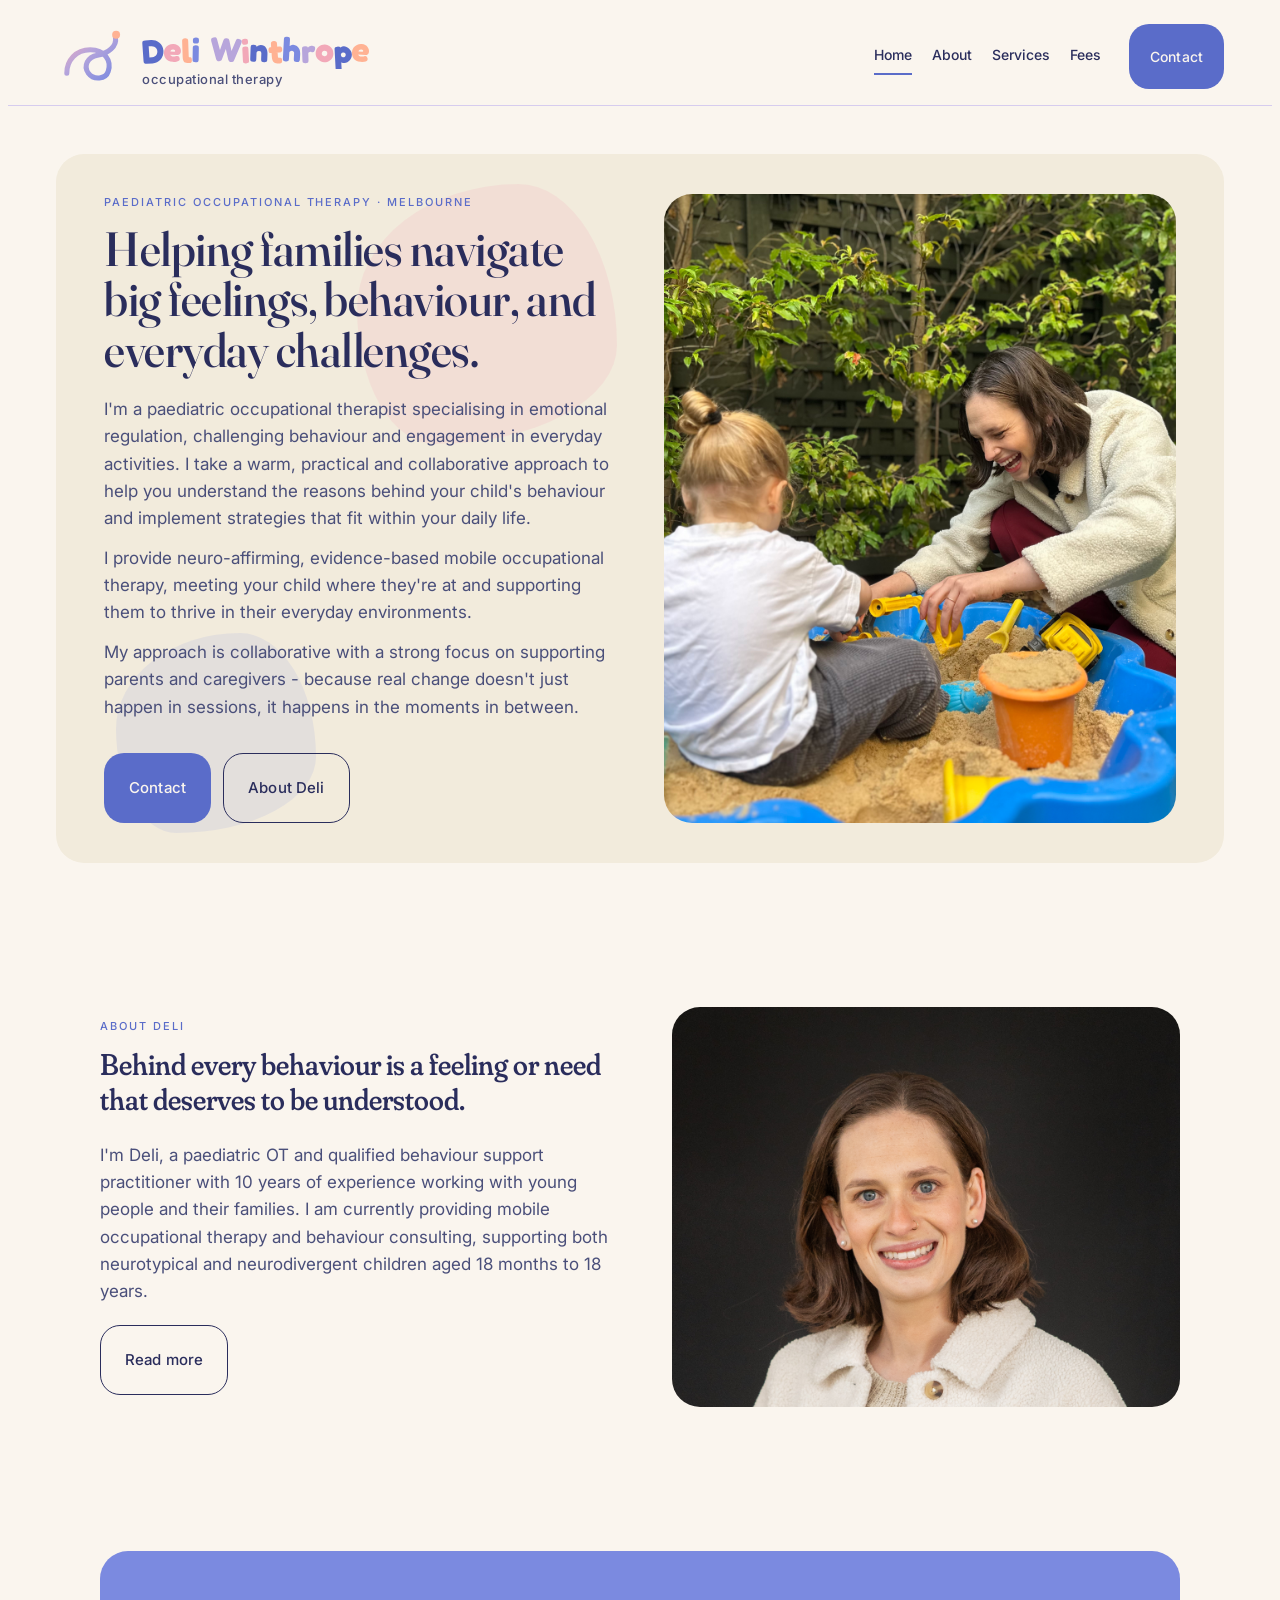
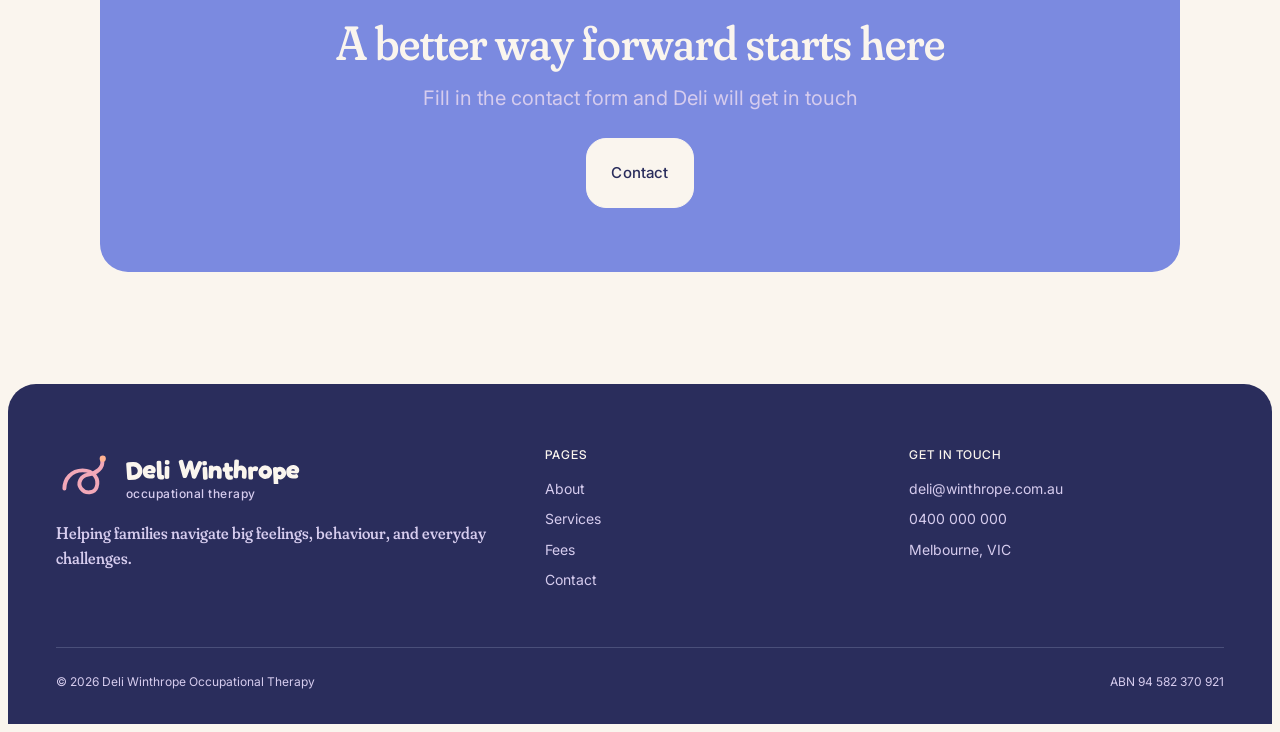
==== commit f49286b7: "Content and layout updates: ABN, logo size, hero text, about bio, services photo order" ====
--- a/index.html
+++ b/index.html
@@ -38,7 +38,7 @@
     ],
     "openingHours": "Mo-Fr 08:00-18:00",
     "identifier": [
-      { "@type": "PropertyValue", "name": "ABN", "value": "47 219 304 558" },
+      { "@type": "PropertyValue", "name": "ABN", "value": "94 582 370 921" },
       { "@type": "PropertyValue", "name": "AHPRA", "value": "OCC0001234567" },
       { "@type": "PropertyValue", "name": "NDIS Provider", "value": "4-7K9P-Q2X" }
     ]
@@ -80,12 +80,14 @@
     <div class="hero">
       <span class="blob blob-rose" style="width:260px;height:260px;top:30px;right:52%;"></span>
       <span class="blob blob-peri" style="width:200px;height:200px;bottom:30px;left:60px;"></span>
-      <div>
+      <div class="hero-text-top">
         <span class="eyebrow">Paediatric occupational therapy · Melbourne</span>
         <h1 style="font-style:normal;font-variation-settings:'opsz' 100,'wght' 500;">Helping families navigate big feelings, behaviour, and everyday challenges.</h1>
+      </div>
+      <div class="hero-text-bottom">
         <p style="font-size:var(--text-body-l);color:var(--text-muted);line-height:var(--leading-body);margin-bottom:0.75em;">I'm a paediatric occupational therapist specialising in emotional regulation, challenging behaviour and engagement in everyday activities. I take a warm, practical and collaborative approach to help you understand the reasons behind your child's behaviour and implement strategies that fit within your daily life.</p>
         <p style="font-size:var(--text-body-l);color:var(--text-muted);line-height:var(--leading-body);margin-bottom:0.75em;">I provide neuro-affirming, evidence-based mobile occupational therapy, meeting your child where they're at and supporting them to thrive in their everyday environments.</p>
-        <p style="font-size:var(--text-body-l);color:var(--text-muted);line-height:var(--leading-body);margin-bottom:var(--space-8);">My work is highly collaborative, with a strong focus on supporting parents and caregivers. Because real change doesn't just happen in sessions. It happens in the moments in between.</p>
+        <p style="font-size:var(--text-body-l);color:var(--text-muted);line-height:var(--leading-body);margin-bottom:var(--space-8);">My approach is collaborative with a strong focus on supporting parents and caregivers - because real change doesn't just happen in sessions, it happens in the moments in between.</p>
         <div class="ctas">
           <a href="contact.html" class="btn btn-primary">Contact</a>
           <a href="about.html" class="btn btn-secondary">About Deli</a>
@@ -102,15 +104,15 @@
   <!-- About preview -->
   <section class="section">
     <div class="container">
-      <div style="display:grid;grid-template-columns:1fr 1fr;gap:var(--space-16);align-items:center;">
+      <div class="about-preview-grid">
         <div>
           <span class="eyebrow">About Deli</span>
           <h2 style="font-size:var(--text-h2);margin-top:var(--space-3);">Behind every behaviour is a feeling or need that deserves to be understood.</h2>
-          <p style="font-size:var(--text-body-l);color:var(--text-muted);line-height:var(--leading-body);margin-bottom:var(--space-5);">I'm Deli, a paediatric OT and qualified behaviour support practitioner with 10 years of experience supporting Autistic young people and their families. I have recently moved into mobile occupational therapy and behaviour consulting.</p>
-          <a href="about.html" class="btn btn-secondary">About Deli</a>
+          <p style="font-size:var(--text-body-l);color:var(--text-muted);line-height:var(--leading-body);margin-bottom:var(--space-5);">I'm Deli, a paediatric OT and qualified behaviour support practitioner with 10 years of experience working with young people and their families. I am currently providing mobile occupational therapy and behaviour consulting, supporting both neurotypical and neurodivergent children aged 18 months to 18 years.</p>
+          <a href="about.html" class="btn btn-secondary">Read more</a>
         </div>
-        <div>
-          <div class="photo-wrap" style="height:400px;">
+        <div class="about-preview-photo">
+          <div class="photo-wrap">
             <img src="assets/images/headshot.JPG" alt="Deli Winthrope, paediatric occupational therapist" class="site-photo" style="object-position:center top;">
           </div>
         </div>
@@ -122,8 +124,8 @@
   <section class="section-sm">
     <div class="container">
       <div class="cta-strip">
-        <h2>A better way forward starts here.</h2>
-        <p>Fill in the contact form and Deli will get in touch.</p>
+        <h2>A better way forward starts here</h2>
+        <p>Fill in the contact form and Deli will get in touch</p>
         <a href="contact.html" class="btn">Contact</a>
       </div>
     </div>
@@ -164,7 +166,7 @@
     </div>
     <div class="legal">
       <span>© 2026 Deli Winthrope Occupational Therapy</span>
-      <span>ABN 47 219 304 558</span>
+      <span>ABN 94 582 370 921</span>
     </div>
   </div>
 </footer>
--- a/css/styles.css
+++ b/css/styles.css
@@ -129,9 +129,9 @@
 
 @media (max-width: 767px) {
   .site-header .logo { gap: 10px; }
-  .site-header .logo .logo__mark  { width: 32px; height: 32px; }
-  .site-header .logo .logo__wordmark { height: 18px; }
-  .site-header .logo .logo__credential { font-size: 9px; }
+  .site-header .logo .logo__mark  { width: 44px; height: 44px; }
+  .site-header .logo .logo__wordmark { height: 26px; }
+  .site-header .logo .logo__credential { font-size: 11px; }
 }
 .site-nav {
   display: flex;
@@ -657,11 +657,22 @@
   overflow: hidden;
   display: grid;
   grid-template-columns: 1fr 1fr;
-  align-items: center;
-  gap: var(--space-12);
+  grid-template-rows: auto 1fr;
+  grid-template-areas: "top photo" "bottom photo";
+  column-gap: var(--space-12);
+  row-gap: 0;
+  align-items: start;
 }
 .hero > * { position: relative; z-index: 1; }
 .hero .blob { position: absolute; z-index: 0; }
+.hero-text-top { grid-area: top; }
+.hero-text-bottom { grid-area: bottom; }
+.hero .mark-wrap {
+  grid-area: photo;
+  align-self: stretch;
+  display: block;
+  min-height: 340px;
+}
 .hero h1 {
   font-size: var(--text-display-l);
   line-height: var(--leading-display);
@@ -682,11 +693,6 @@
   gap: var(--space-3);
   flex-wrap: wrap;
 }
-.hero .mark-wrap {
-  align-self: stretch;
-  display: block;
-  min-height: 340px;
-}
 .hero-photo {
   height: 100%;
   min-height: 340px;
@@ -694,10 +700,76 @@
 @media (max-width: 767px) {
   .hero {
     grid-template-columns: 1fr;
+    grid-template-rows: auto;
+    grid-template-areas: "top" "photo" "bottom";
     padding: var(--space-8) var(--space-6);
+    gap: var(--space-6);
+  }
+  .hero .mark-wrap { display: block; min-height: unset; }
+  .hero-photo { height: 260px; min-height: unset; }
+}
+
+/* ============================================================
+   About preview grid (homepage)
+   ============================================================ */
+.about-preview-grid {
+  display: grid;
+  grid-template-columns: 1fr 1fr;
+  gap: var(--space-16);
+  align-items: center;
+}
+.about-preview-photo .photo-wrap { height: 400px; }
+@media (max-width: 767px) {
+  .about-preview-grid {
+    grid-template-columns: 1fr;
     gap: var(--space-8);
   }
-  .hero .mark-wrap { display: none; }
+  .about-preview-photo { order: -1; }
+  .about-preview-photo .photo-wrap { height: 300px; }
+}
+
+/* ============================================================
+   About bio grid (about page)
+   ============================================================ */
+.about-bio-grid {
+  display: grid;
+  grid-template-columns: 1fr 1.4fr;
+  gap: var(--space-12);
+  align-items: start;
+}
+.about-bio-photo {
+  position: sticky;
+  top: calc(var(--space-16) + var(--space-8));
+  padding-top: var(--space-10);
+}
+.about-bio-photo .photo-wrap { height: 440px; }
+@media (max-width: 767px) {
+  .about-bio-grid { grid-template-columns: 1fr; gap: var(--space-8); }
+  .about-bio-photo { position: static; padding-top: 0; }
+  .about-bio-photo .photo-wrap { height: 320px; }
+}
+
+/* ============================================================
+   Collaboration grid (services page)
+   ============================================================ */
+.collab-grid {
+  display: grid;
+  grid-template-columns: 1fr 1fr;
+  grid-template-areas: "top photo" "bottom photo";
+  column-gap: var(--space-16);
+  row-gap: 0;
+  align-items: start;
+}
+.collab-text-top { grid-area: top; }
+.collab-text-bottom { grid-area: bottom; }
+.collab-photo { grid-area: photo; align-self: center; }
+@media (max-width: 767px) {
+  .collab-grid {
+    grid-template-columns: 1fr;
+    grid-template-areas: "top" "photo" "bottom";
+    gap: var(--space-6);
+  }
+  .collab-photo .photo-wrap { height: 280px; }
 }
 
 /* ============================================================
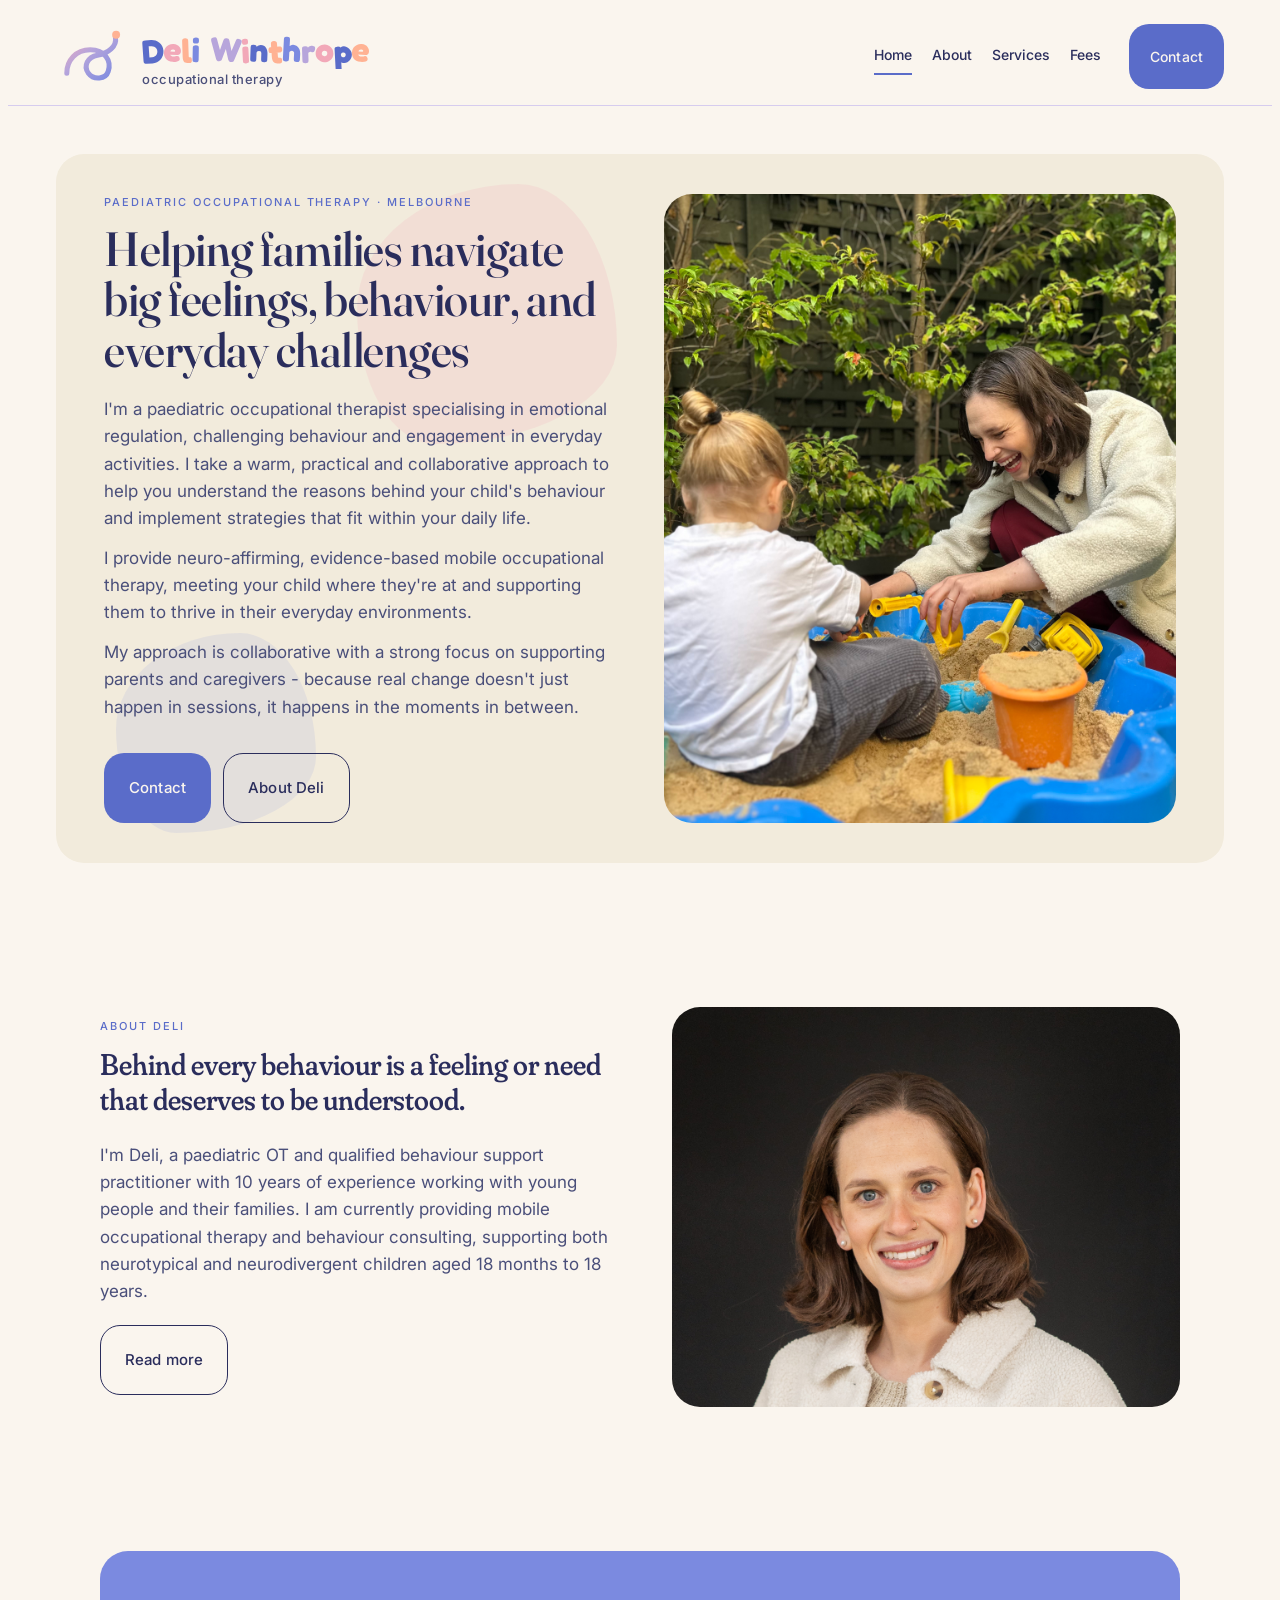
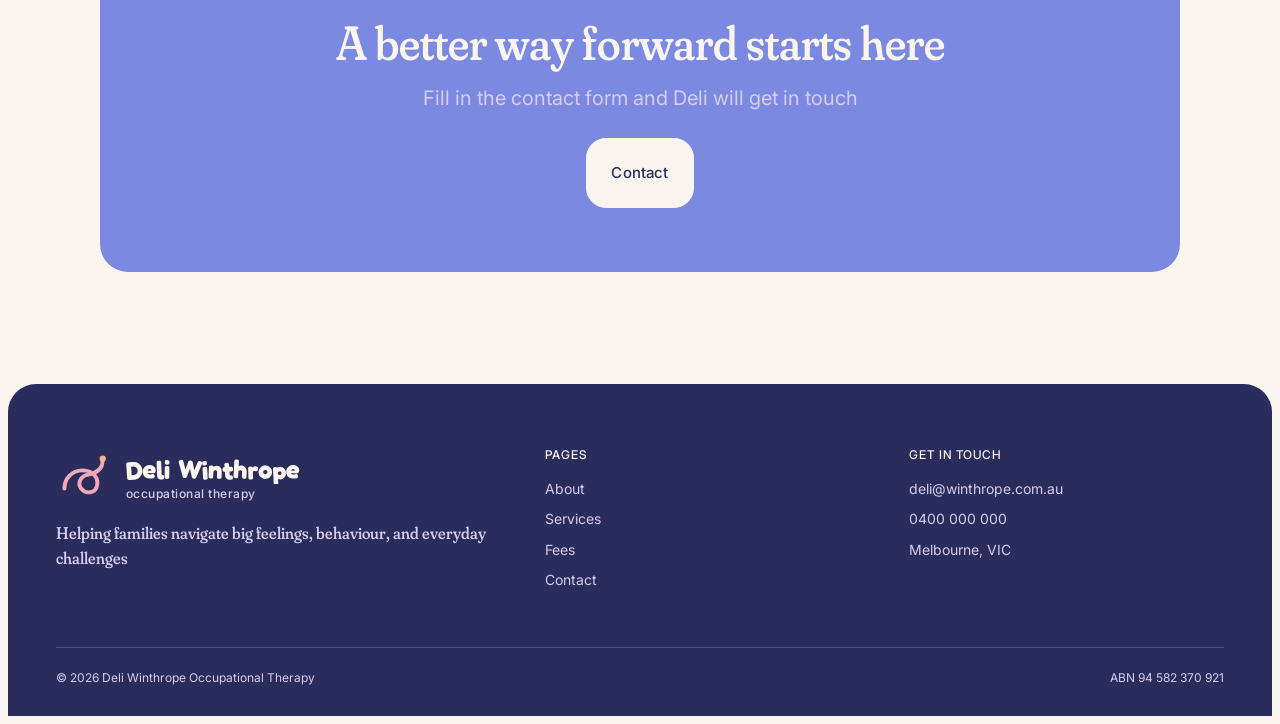
==== commit 2228251b: "Remove full stop from tagline across all pages Co-Authored-By: Claude Sonnet 4.6 <noreply@anthropic." ====
--- a/index.html
+++ b/index.html
@@ -6,7 +6,7 @@
   <title>Paediatric occupational therapy in Melbourne · Deli Winthrope Occupational Therapy</title>
   <meta name="description" content="Paediatric occupational therapy and behaviour support in Melbourne. Helping families navigate big feelings, behaviour, and everyday challenges with a warm, practical, collaborative approach.">
   <meta property="og:title" content="Paediatric occupational therapy in Melbourne · Deli Winthrope Occupational Therapy">
-  <meta property="og:description" content="Paediatric occupational therapy and behaviour support in Melbourne. Helping families navigate big feelings, behaviour, and everyday challenges.">
+  <meta property="og:description" content="Paediatric occupational therapy and behaviour support in Melbourne. Helping families navigate big feelings, behaviour, and everyday challenges">
   <meta property="og:image" content="/assets/og/home.png">
   <meta property="og:type" content="website">
   <meta property="og:locale" content="en_AU">
@@ -82,7 +82,7 @@
       <span class="blob blob-peri" style="width:200px;height:200px;bottom:30px;left:60px;"></span>
       <div class="hero-text-top">
         <span class="eyebrow">Paediatric occupational therapy · Melbourne</span>
-        <h1 style="font-style:normal;font-variation-settings:'opsz' 100,'wght' 500;">Helping families navigate big feelings, behaviour, and everyday challenges.</h1>
+        <h1 style="font-style:normal;font-variation-settings:'opsz' 100,'wght' 500;">Helping families navigate big feelings, behaviour, and everyday challenges</h1>
       </div>
       <div class="hero-text-bottom">
         <p style="font-size:var(--text-body-l);color:var(--text-muted);line-height:var(--leading-body);margin-bottom:0.75em;">I'm a paediatric occupational therapist specialising in emotional regulation, challenging behaviour and engagement in everyday activities. I take a warm, practical and collaborative approach to help you understand the reasons behind your child's behaviour and implement strategies that fit within your daily life.</p>
@@ -144,7 +144,7 @@
             <span class="logo__credential">occupational therapy</span>
           </span>
         </a>
-        <p class="tagline">Helping families navigate big feelings, behaviour, and everyday challenges.</p>
+        <p class="tagline">Helping families navigate big feelings, behaviour, and everyday challenges</p>
       </div>
       <div>
         <h4>Pages</h4>
--- a/css/styles.css
+++ b/css/styles.css
@@ -81,7 +81,10 @@
   .site-header-inner { padding-inline: var(--page-padding-tablet); }
 }
 @media (max-width: 767px) {
-  .site-header-inner { padding-inline: var(--page-padding-mobile); }
+  .site-header-inner {
+    padding-inline: var(--page-padding-mobile);
+    padding-block: var(--space-4);
+  }
 }
 /* ── Composed logo (mark + wordmark img + live credential text) ── */
 .logo {
@@ -755,21 +758,60 @@
 .collab-grid {
   display: grid;
   grid-template-columns: 1fr 1fr;
-  grid-template-areas: "top photo" "bottom photo";
+  grid-template-areas: "photo top" "photo bottom";
   column-gap: var(--space-16);
   row-gap: 0;
   align-items: start;
 }
 .collab-text-top { grid-area: top; }
 .collab-text-bottom { grid-area: bottom; }
-.collab-photo { grid-area: photo; align-self: center; }
+.collab-photo { grid-area: photo; align-self: stretch; }
+.collab-photo .photo-wrap { height: 100%; min-height: 340px; }
 @media (max-width: 767px) {
   .collab-grid {
     grid-template-columns: 1fr;
     grid-template-areas: "top" "photo" "bottom";
     gap: var(--space-6);
   }
-  .collab-photo .photo-wrap { height: 280px; }
+  .collab-photo .photo-wrap { height: 280px; min-height: unset; }
+}
+
+/* ============================================================
+   Photo carousel
+   ============================================================ */
+.carousel { position: relative; }
+.carousel-track {
+  position: relative;
+  border-radius: var(--radius-xl);
+  overflow: hidden;
+}
+.carousel-slide {
+  position: absolute;
+  inset: 0;
+  opacity: 0;
+  transition: opacity 0.7s ease-in-out;
+}
+.carousel-slide.active { opacity: 1; }
+.carousel-slide .photo-wrap {
+  height: 100%;
+  border-radius: 0;
+}
+.carousel-dots { display: none; }
+
+/* Carousel sitting inside a grid cell — fills the full cell height */
+.carousel--in-grid {
+  height: 100%;
+  min-height: 300px;
+  padding-bottom: var(--space-8);
+}
+.carousel--in-grid .carousel-track {
+  height: 100%;
+}
+@media (max-width: 767px) {
+  .carousel--in-grid {
+    min-height: 240px;
+    padding-bottom: 0;
+  }
 }
 
 /* ============================================================
@@ -826,6 +868,7 @@
 }
 @media (max-width: 767px) {
   .grid-2, .grid-3, .grid-4 { grid-template-columns: 1fr; }
+  #community { margin-top: var(--space-10); }
 }
 
 /* ============================================================
@@ -1210,6 +1253,11 @@
   justify-content: space-between;
   align-items: center;
   gap: var(--space-4);
+}
+.site-footer .legal span {
+  font-size: var(--text-caption);
+  font-weight: 400;
+  line-height: 1;
 }
 
 /* ============================================================
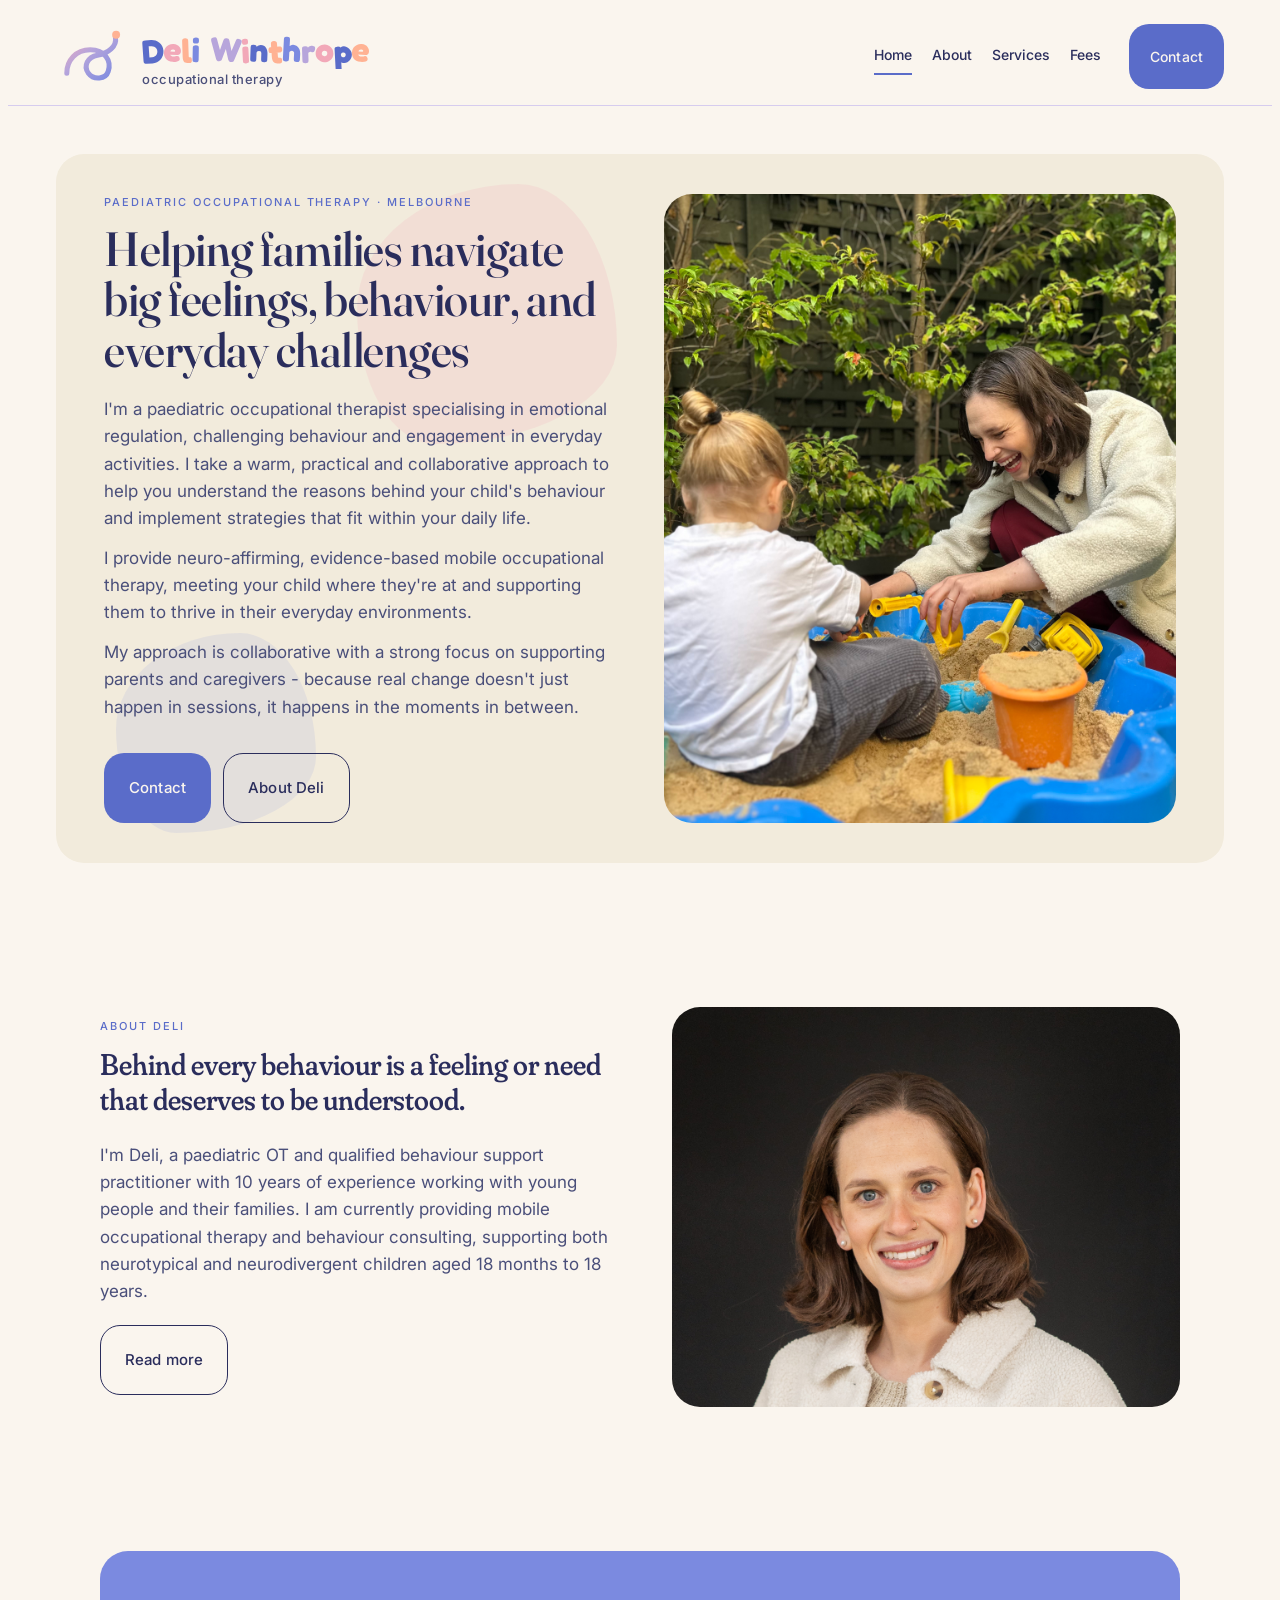
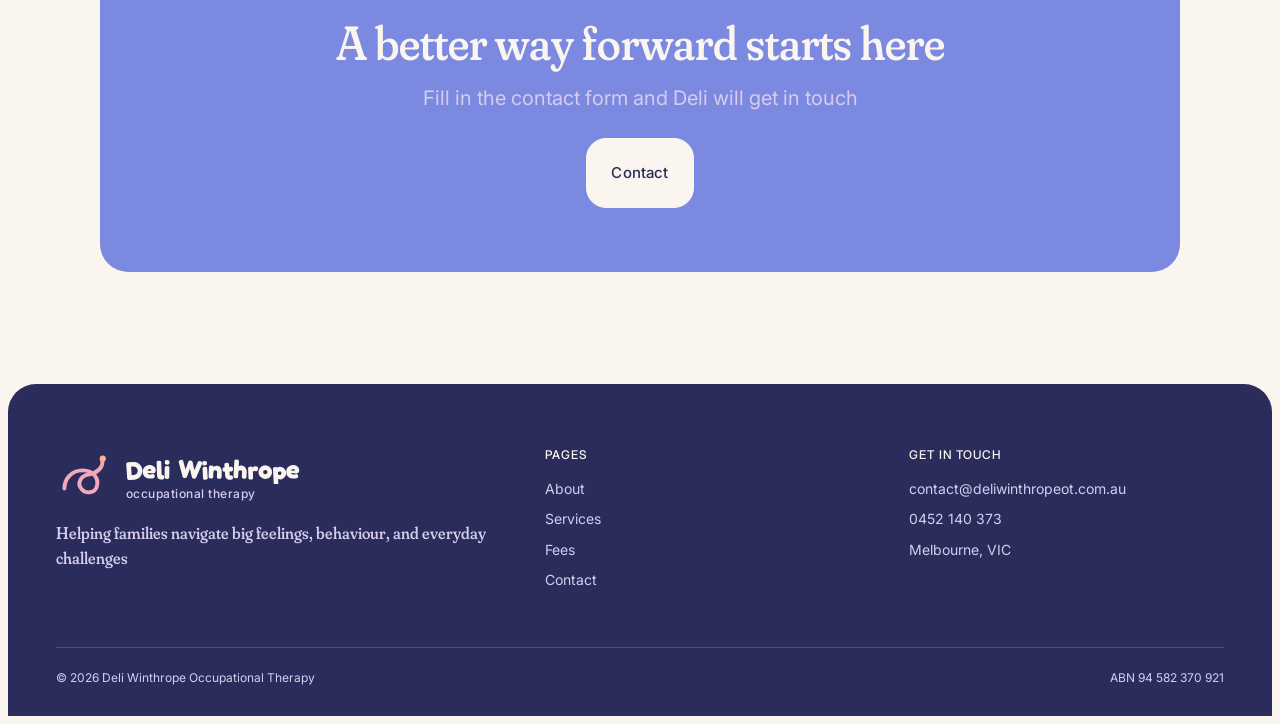
==== commit 6a9e0f0f: "Update contact details, fix footer legal layout on mobile - Phone: 0452 140 373 - Email: contact@del" ====
--- a/index.html
+++ b/index.html
@@ -24,8 +24,8 @@
     "name": "Deli Winthrope Occupational Therapy",
     "description": "Paediatric occupational therapy and behaviour support in Melbourne, Australia",
     "url": "https://deliwinthrope.com.au",
-    "telephone": "0400000000",
-    "email": "deli@winthrope.com.au",
+    "telephone": "0452140373",
+    "email": "contact@deliwinthropeot.com.au",
     "address": {
       "@type": "PostalAddress",
       "addressLocality": "Melbourne",
@@ -158,8 +158,8 @@
       <div>
         <h4>Get in touch</h4>
         <ul>
-          <li><a href="mailto:deli@winthrope.com.au">deli@winthrope.com.au</a></li>
-          <li><a href="tel:0400000000">0400 000 000</a></li>
+          <li><a href="mailto:contact@deliwinthropeot.com.au">contact@deliwinthropeot.com.au</a></li>
+          <li><a href="tel:0452140373">0452 140 373</a></li>
           <li>Melbourne, VIC</li>
         </ul>
       </div>
--- a/css/styles.css
+++ b/css/styles.css
@@ -1258,6 +1258,17 @@
   font-size: var(--text-caption);
   font-weight: 400;
   line-height: 1;
+  white-space: nowrap;
+}
+@media (max-width: 767px) {
+  .site-footer .legal {
+    flex-direction: column;
+    align-items: flex-start;
+    gap: var(--space-2);
+  }
+  .site-footer .legal span {
+    white-space: normal;
+  }
 }
 
 /* ============================================================
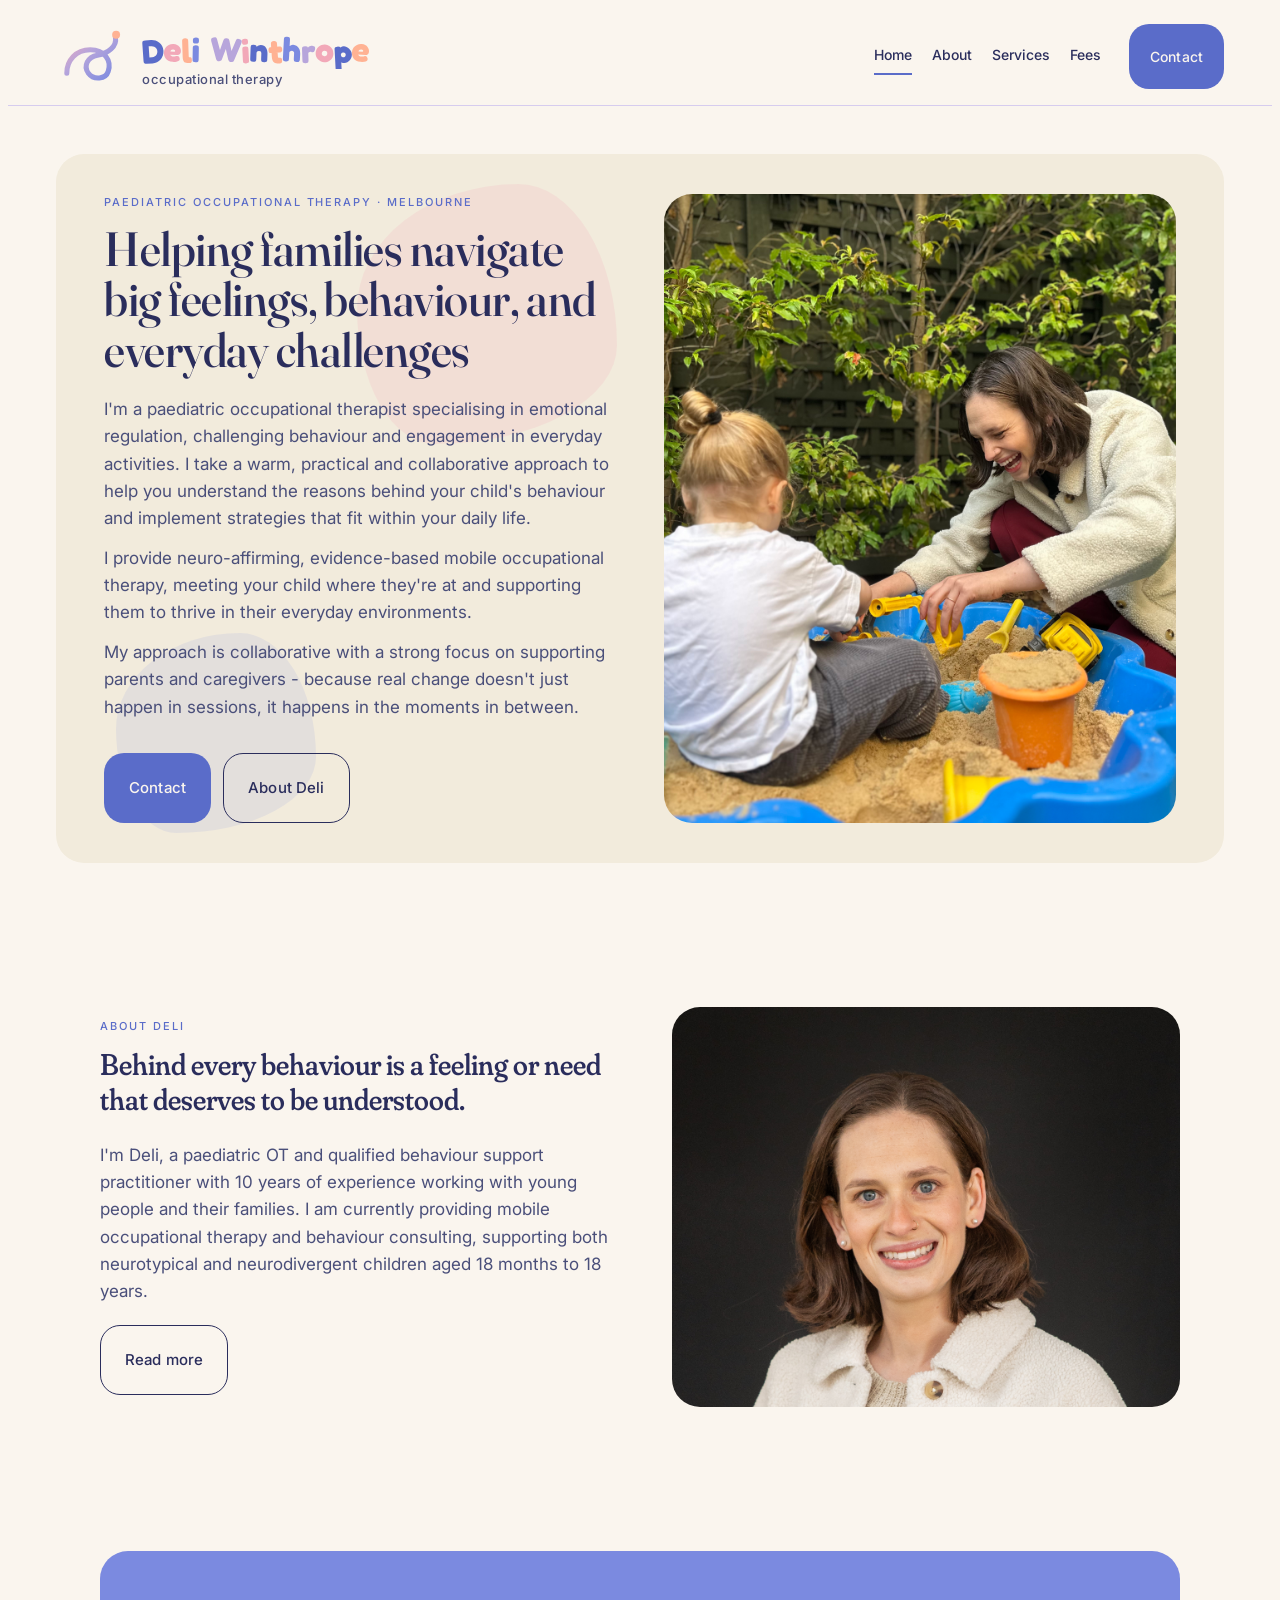
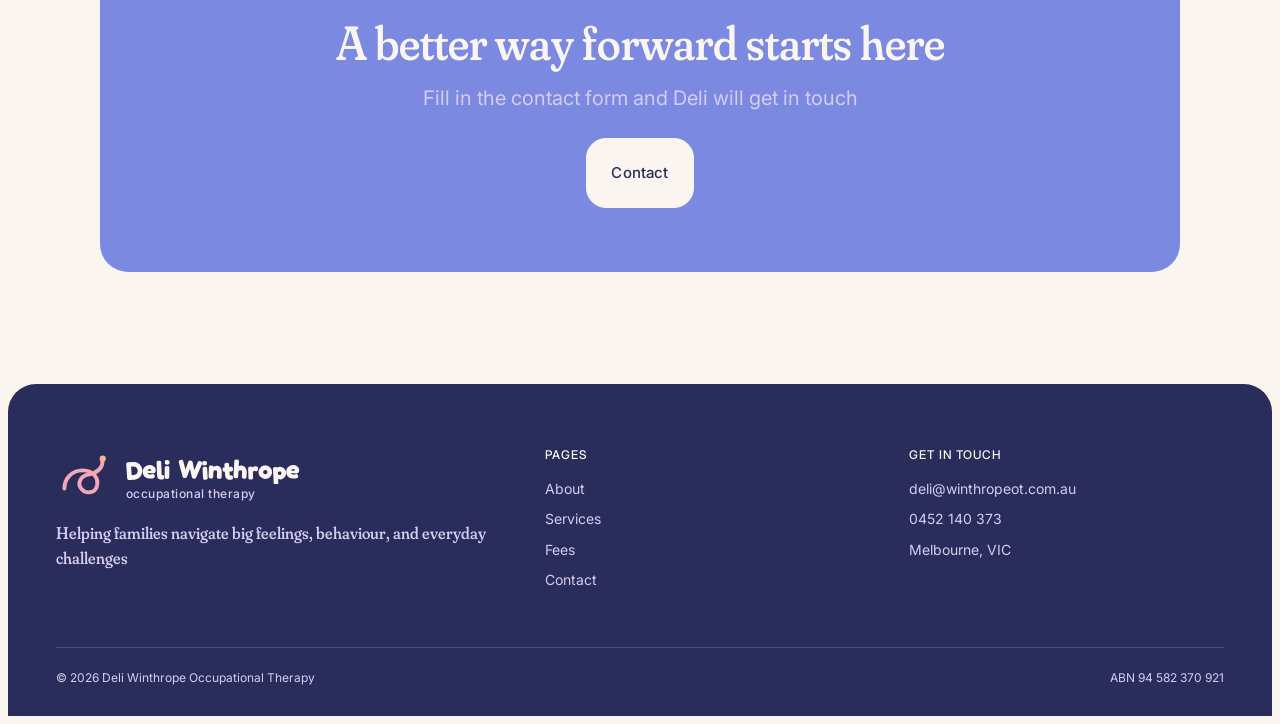
==== commit fcf78896: "Update email to deli@winthropeot.com.au Co-Authored-By: Claude Sonnet 4.6 <noreply@anthropic.com>" ====
--- a/index.html
+++ b/index.html
@@ -25,7 +25,7 @@
     "description": "Paediatric occupational therapy and behaviour support in Melbourne, Australia",
     "url": "https://deliwinthrope.com.au",
     "telephone": "0452140373",
-    "email": "contact@deliwinthropeot.com.au",
+    "email": "deli@winthropeot.com.au",
     "address": {
       "@type": "PostalAddress",
       "addressLocality": "Melbourne",
@@ -158,7 +158,7 @@
       <div>
         <h4>Get in touch</h4>
         <ul>
-          <li><a href="mailto:contact@deliwinthropeot.com.au">contact@deliwinthropeot.com.au</a></li>
+          <li><a href="mailto:deli@winthropeot.com.au">deli@winthropeot.com.au</a></li>
           <li><a href="tel:0452140373">0452 140 373</a></li>
           <li>Melbourne, VIC</li>
         </ul>
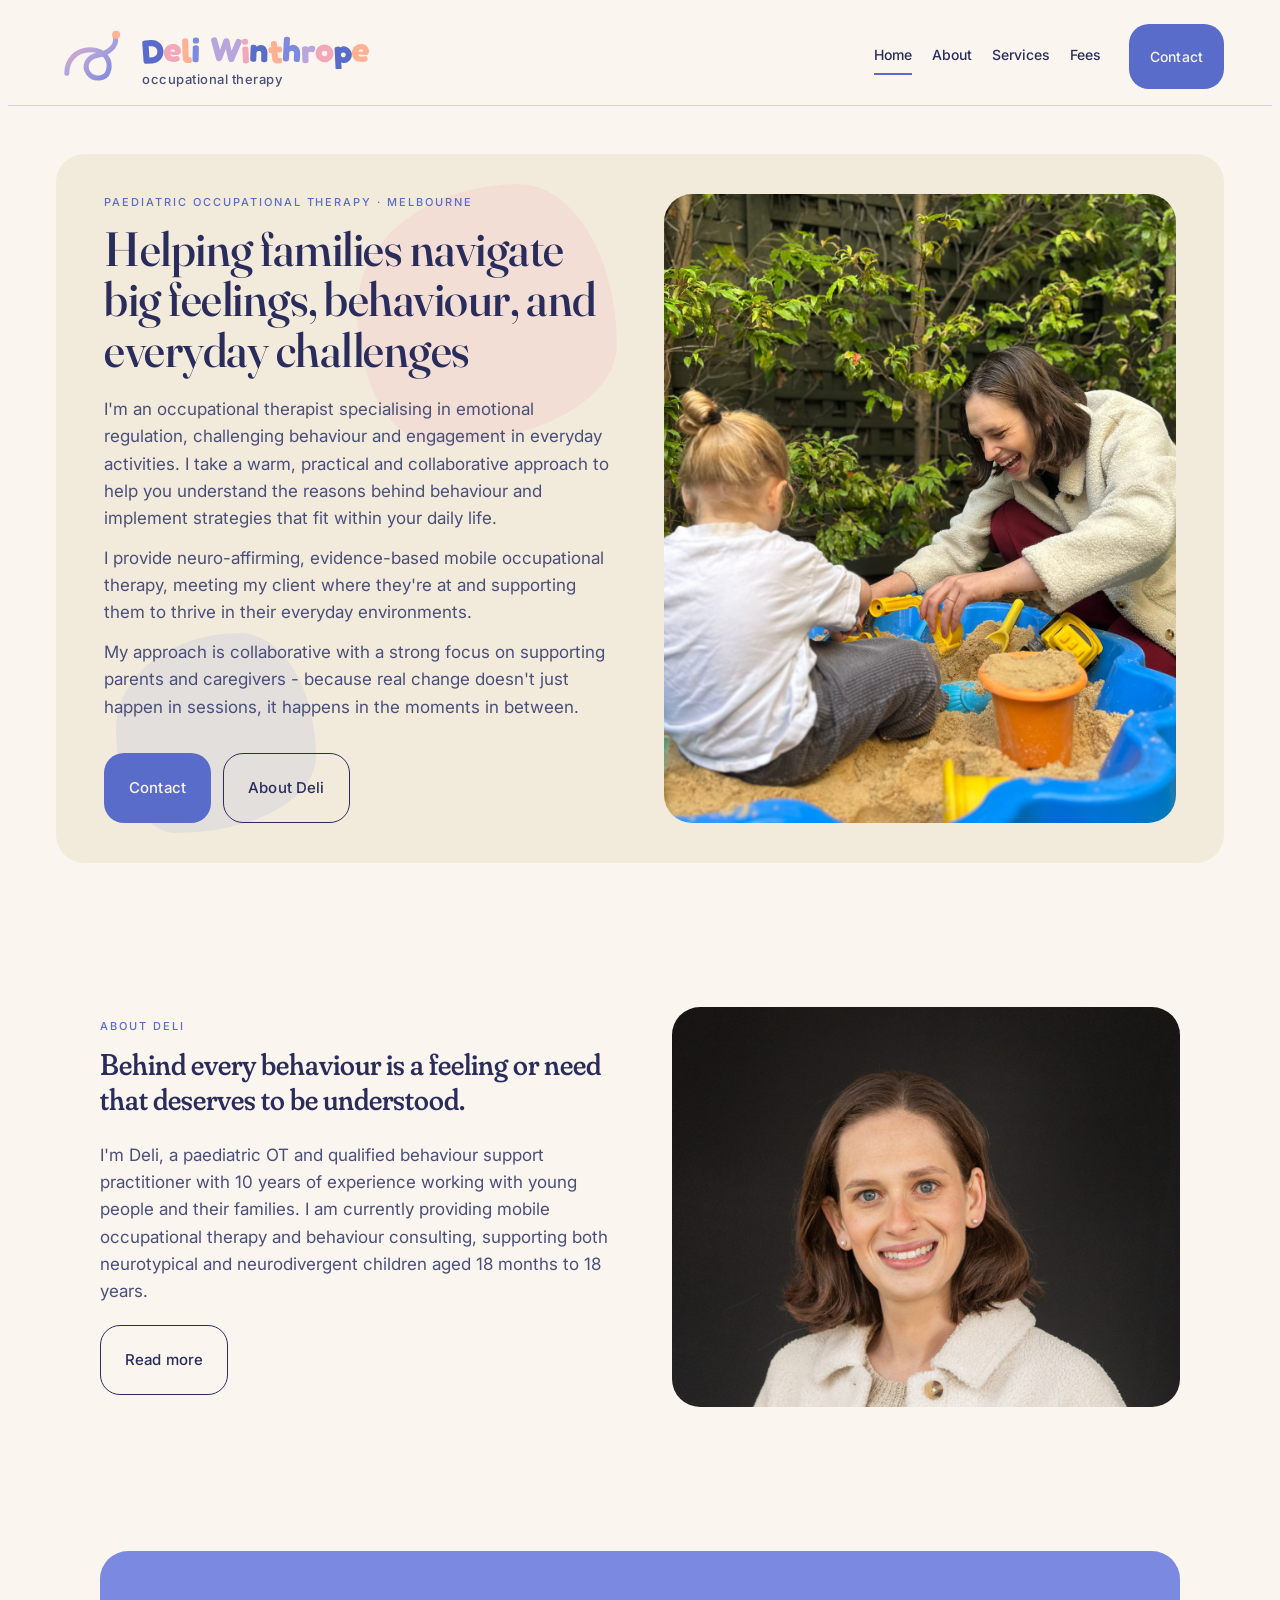
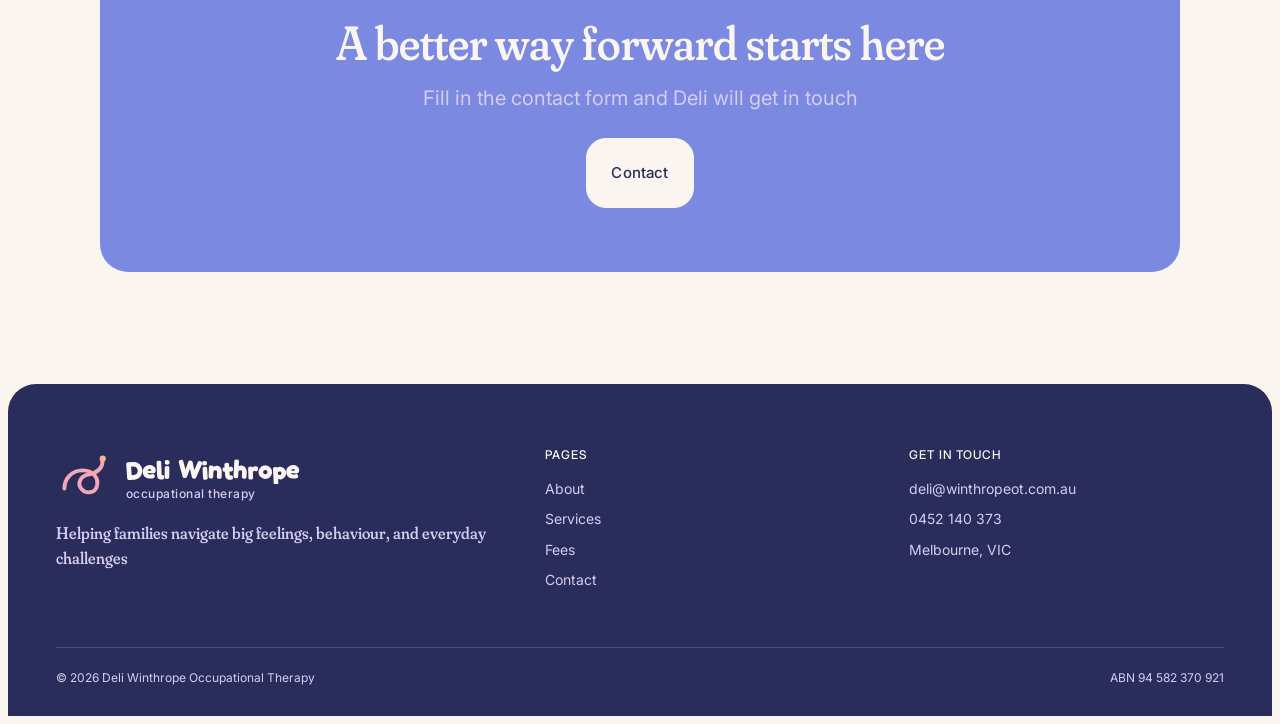
==== commit 1bd9e8be: "Update copy across home, about, services and fees pages - Home: broaden language from paediatric/chi" ====
--- a/index.html
+++ b/index.html
@@ -85,8 +85,8 @@
         <h1 style="font-style:normal;font-variation-settings:'opsz' 100,'wght' 500;">Helping families navigate big feelings, behaviour, and everyday challenges</h1>
       </div>
       <div class="hero-text-bottom">
-        <p style="font-size:var(--text-body-l);color:var(--text-muted);line-height:var(--leading-body);margin-bottom:0.75em;">I'm a paediatric occupational therapist specialising in emotional regulation, challenging behaviour and engagement in everyday activities. I take a warm, practical and collaborative approach to help you understand the reasons behind your child's behaviour and implement strategies that fit within your daily life.</p>
-        <p style="font-size:var(--text-body-l);color:var(--text-muted);line-height:var(--leading-body);margin-bottom:0.75em;">I provide neuro-affirming, evidence-based mobile occupational therapy, meeting your child where they're at and supporting them to thrive in their everyday environments.</p>
+        <p style="font-size:var(--text-body-l);color:var(--text-muted);line-height:var(--leading-body);margin-bottom:0.75em;">I'm an occupational therapist specialising in emotional regulation, challenging behaviour and engagement in everyday activities. I take a warm, practical and collaborative approach to help you understand the reasons behind behaviour and implement strategies that fit within your daily life.</p>
+        <p style="font-size:var(--text-body-l);color:var(--text-muted);line-height:var(--leading-body);margin-bottom:0.75em;">I provide neuro-affirming, evidence-based mobile occupational therapy, meeting my client where they're at and supporting them to thrive in their everyday environments.</p>
         <p style="font-size:var(--text-body-l);color:var(--text-muted);line-height:var(--leading-body);margin-bottom:var(--space-8);">My approach is collaborative with a strong focus on supporting parents and caregivers - because real change doesn't just happen in sessions, it happens in the moments in between.</p>
         <div class="ctas">
           <a href="contact.html" class="btn btn-primary">Contact</a>
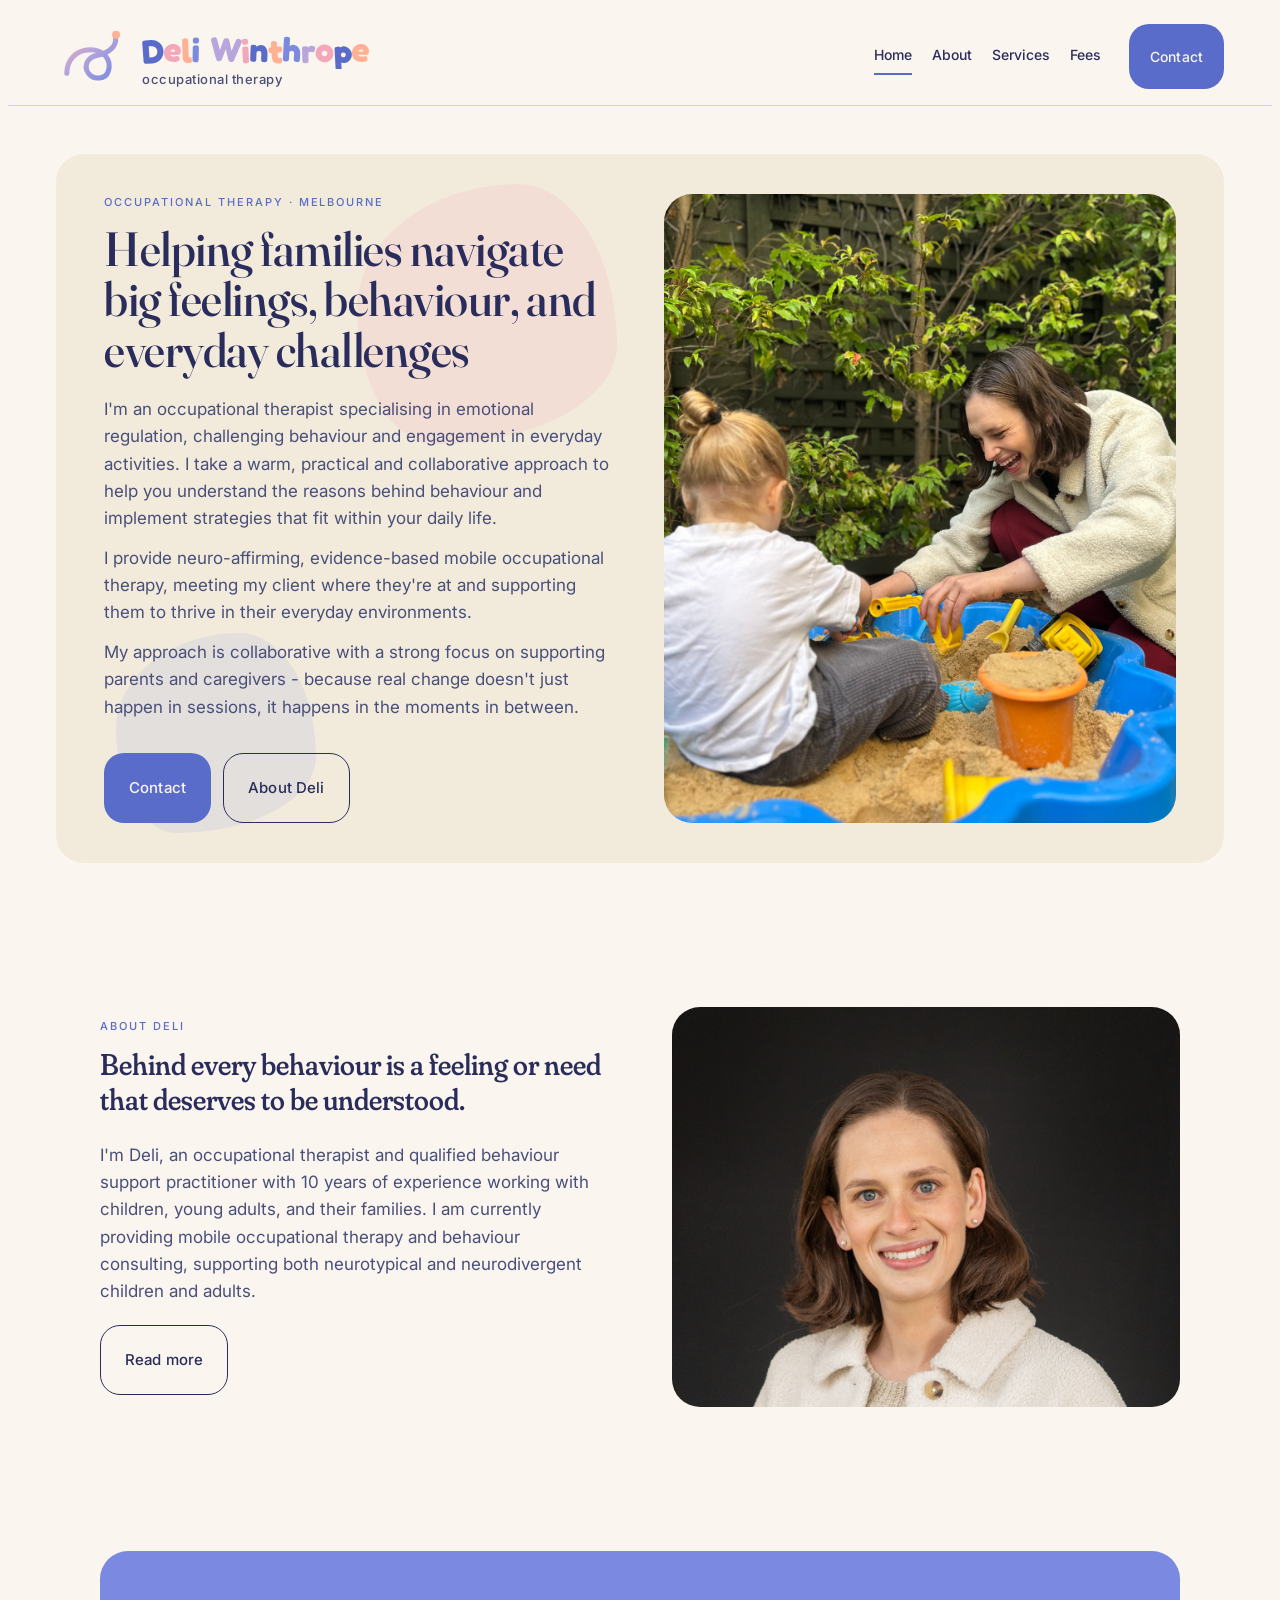
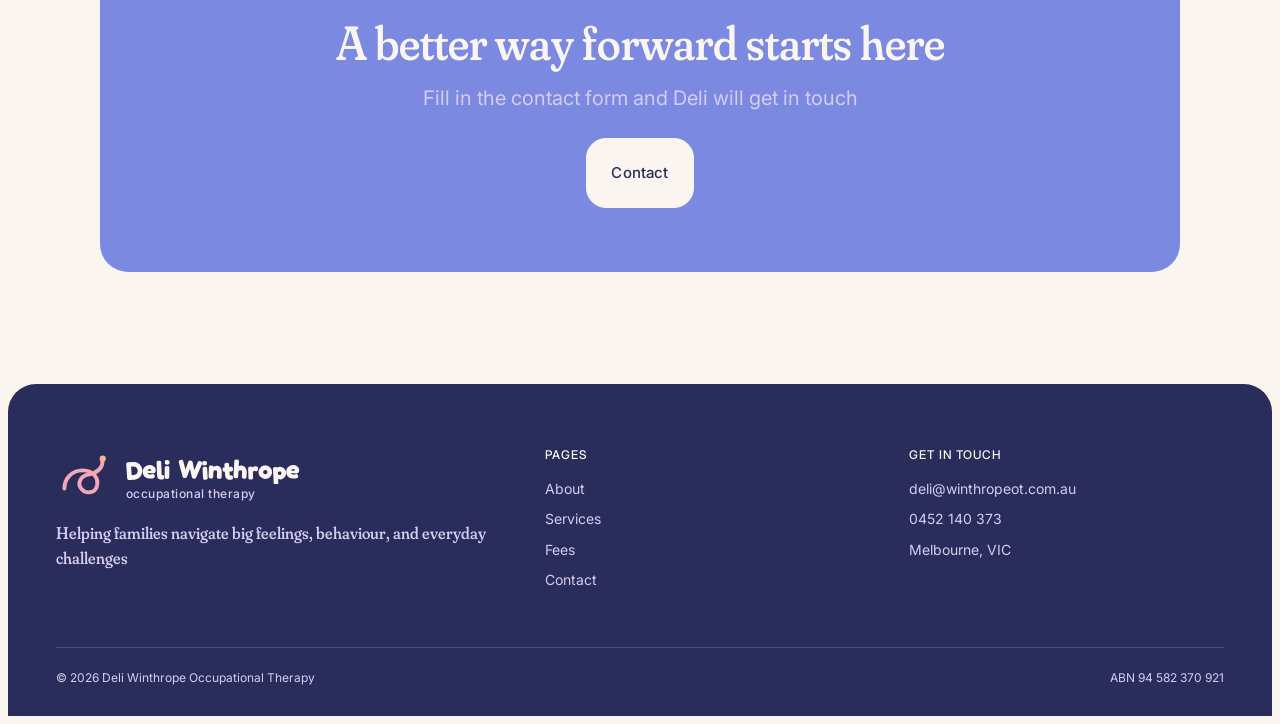
==== commit b1a2de50: "Broaden language from paediatric to general, reorder services - Home/About: update hero eyebrow and " ====
--- a/index.html
+++ b/index.html
@@ -81,7 +81,7 @@
       <span class="blob blob-rose" style="width:260px;height:260px;top:30px;right:52%;"></span>
       <span class="blob blob-peri" style="width:200px;height:200px;bottom:30px;left:60px;"></span>
       <div class="hero-text-top">
-        <span class="eyebrow">Paediatric occupational therapy · Melbourne</span>
+        <span class="eyebrow">Occupational therapy · Melbourne</span>
         <h1 style="font-style:normal;font-variation-settings:'opsz' 100,'wght' 500;">Helping families navigate big feelings, behaviour, and everyday challenges</h1>
       </div>
       <div class="hero-text-bottom">
@@ -108,7 +108,7 @@
         <div>
           <span class="eyebrow">About Deli</span>
           <h2 style="font-size:var(--text-h2);margin-top:var(--space-3);">Behind every behaviour is a feeling or need that deserves to be understood.</h2>
-          <p style="font-size:var(--text-body-l);color:var(--text-muted);line-height:var(--leading-body);margin-bottom:var(--space-5);">I'm Deli, a paediatric OT and qualified behaviour support practitioner with 10 years of experience working with young people and their families. I am currently providing mobile occupational therapy and behaviour consulting, supporting both neurotypical and neurodivergent children aged 18 months to 18 years.</p>
+          <p style="font-size:var(--text-body-l);color:var(--text-muted);line-height:var(--leading-body);margin-bottom:var(--space-5);">I'm Deli, an occupational therapist and qualified behaviour support practitioner with 10 years of experience working with children, young adults, and their families. I am currently providing mobile occupational therapy and behaviour consulting, supporting both neurotypical and neurodivergent children and adults.</p>
           <a href="about.html" class="btn btn-secondary">Read more</a>
         </div>
         <div class="about-preview-photo">
